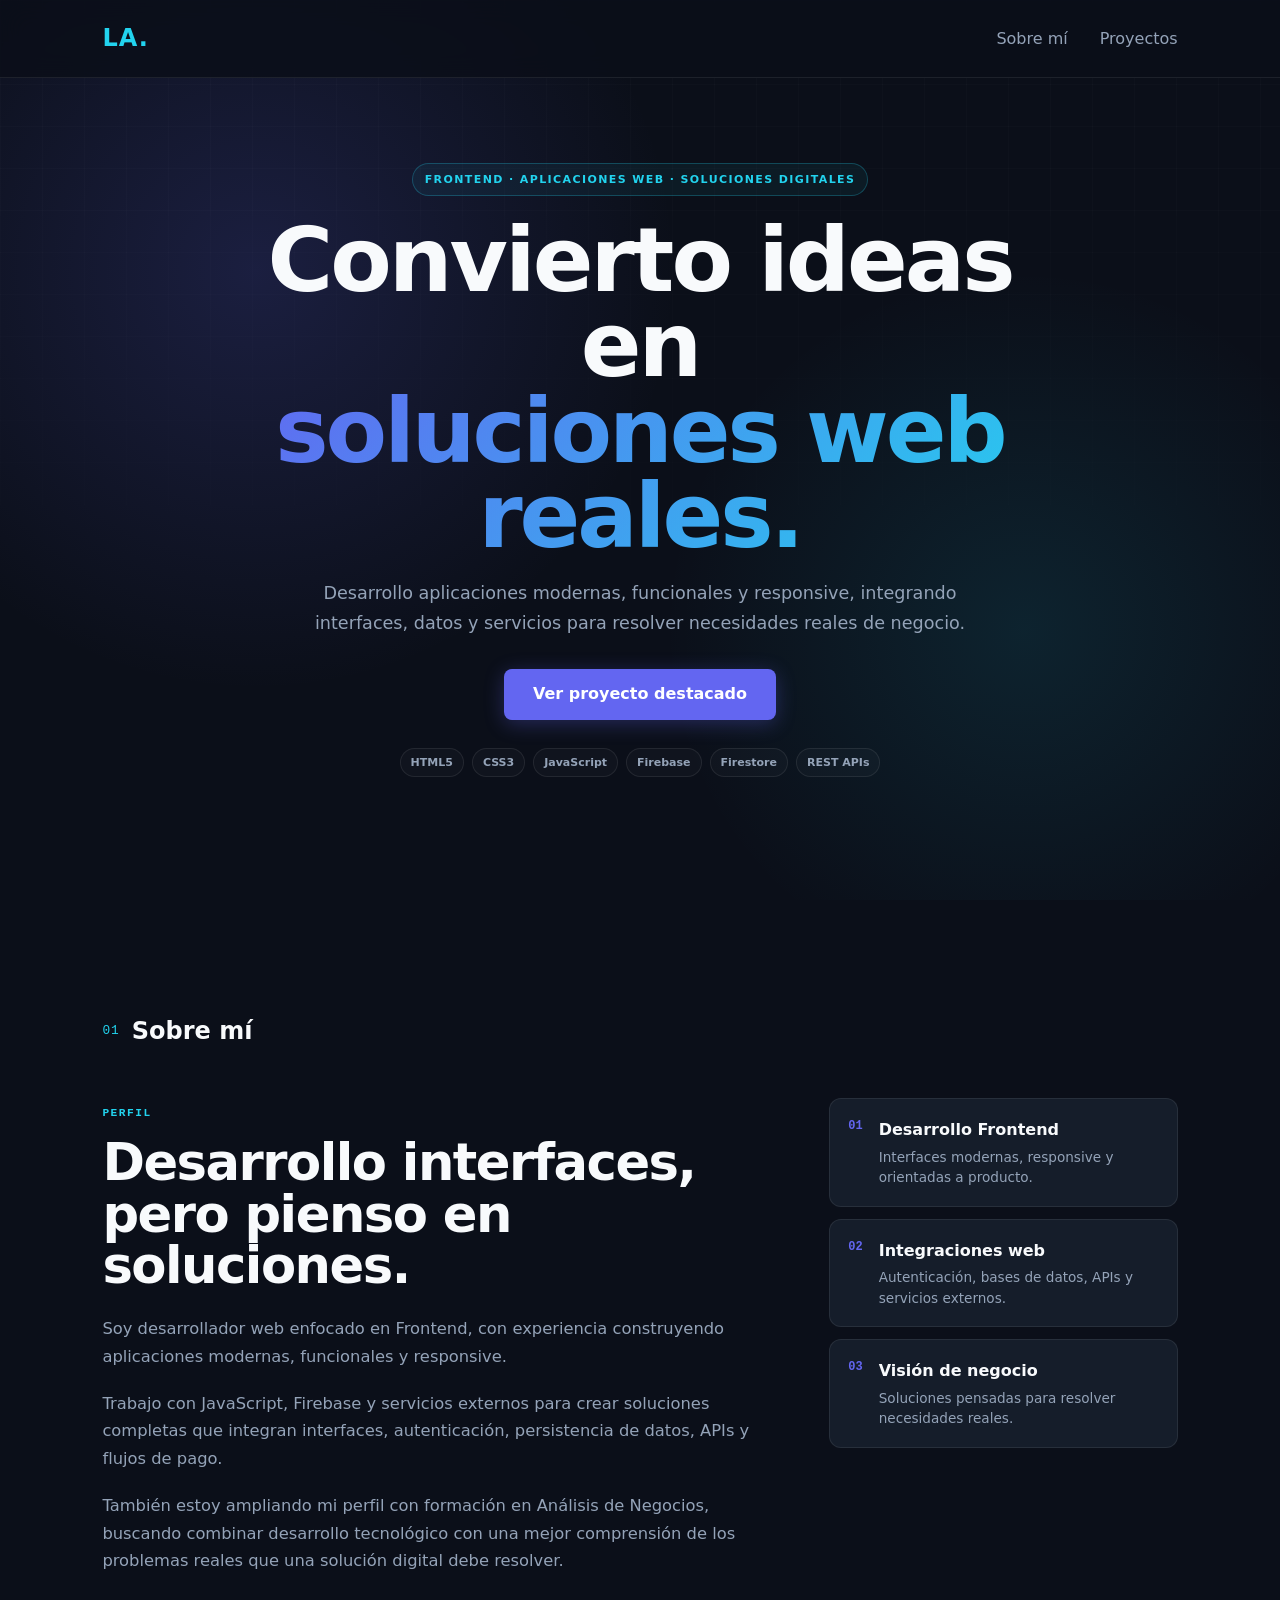
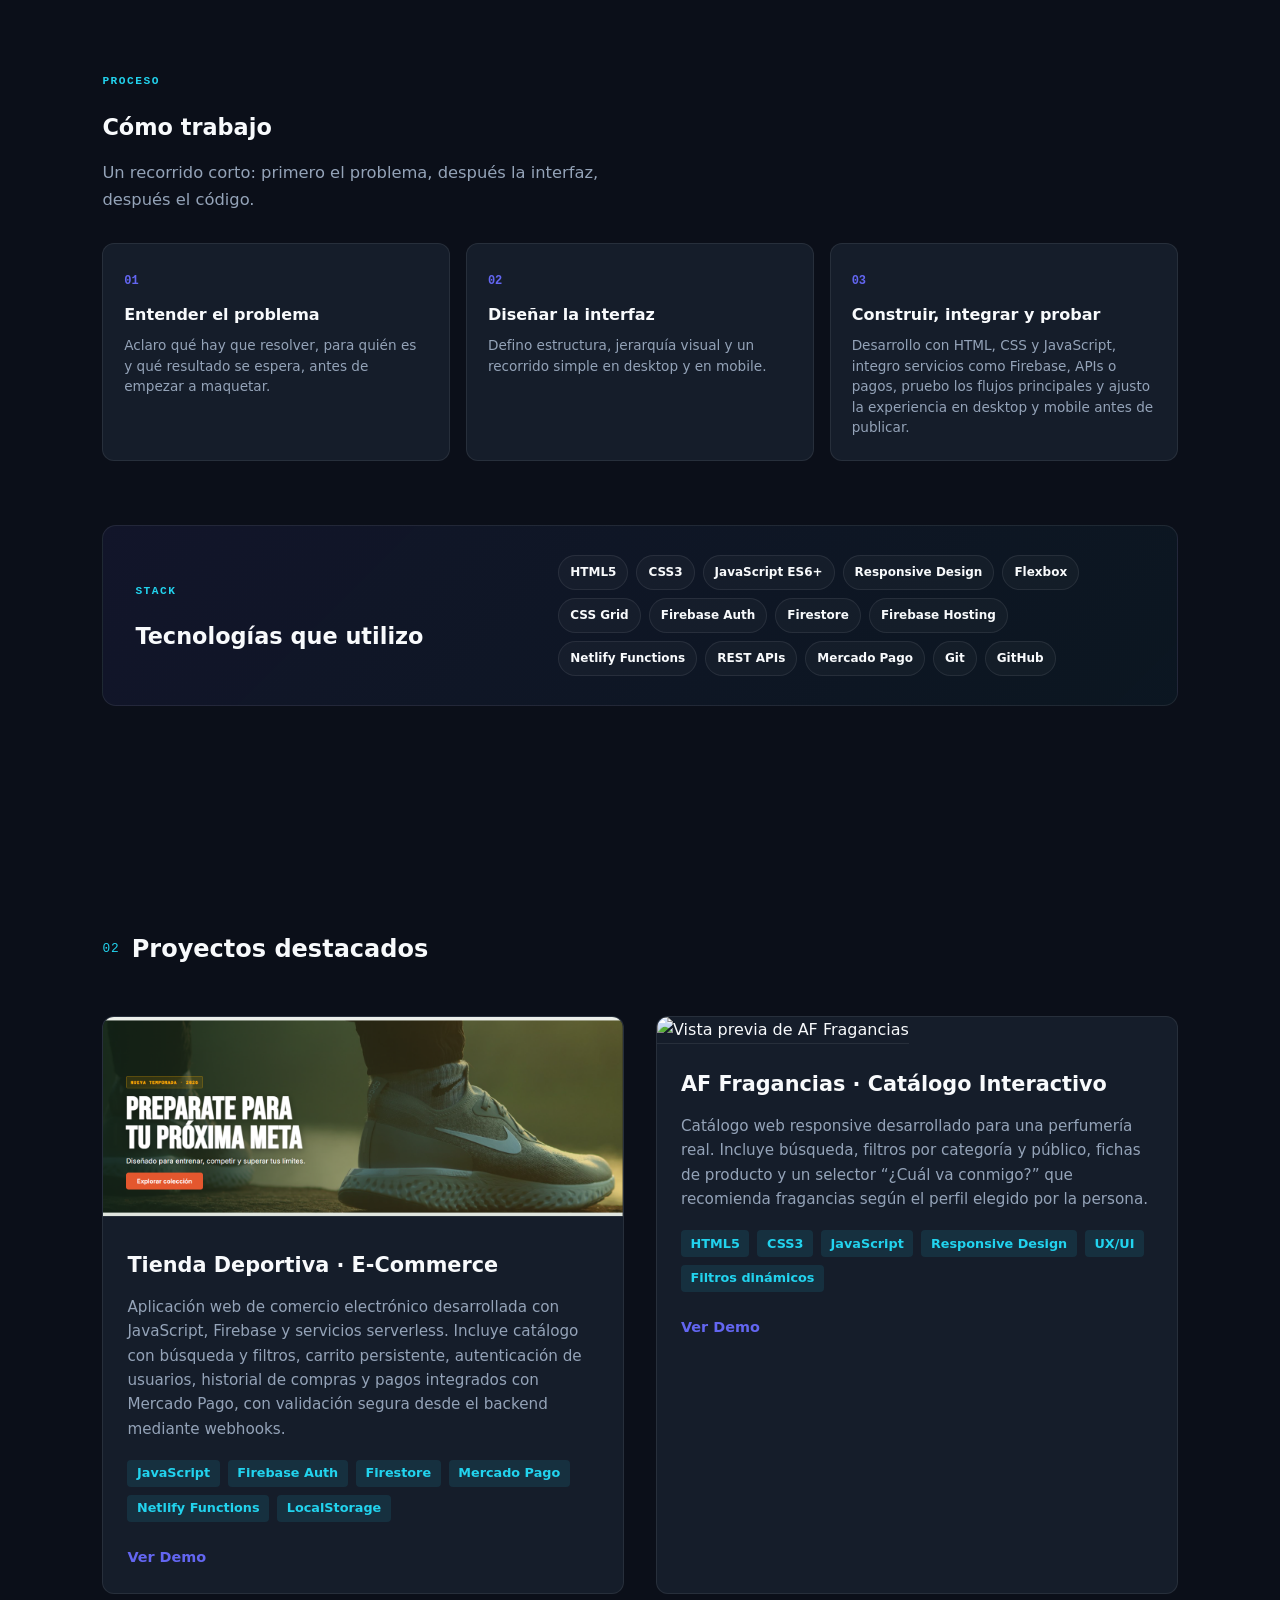
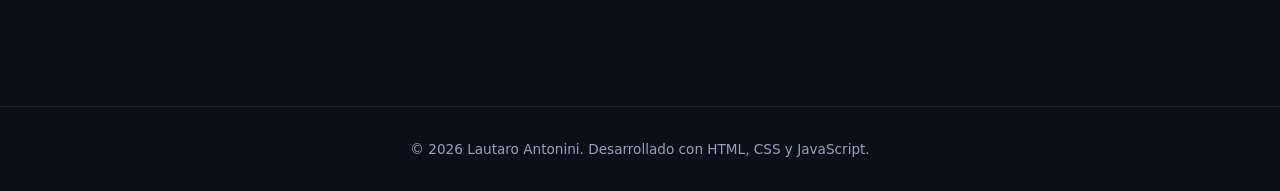
==== index.html @ 267a2d78 "Actualiza portfolio para marketplace con AF Fragancias" ====
<!DOCTYPE html>
<html lang="es">
<head>
    <meta charset="UTF-8">
    <meta name="viewport" content="width=device-width, initial-scale=1.0">
    <title>Lautaro Antonini | Desarrollador Frontend</title>

<meta
    name="description"
    content="Portfolio de Lautaro Antonini, desarrollador Frontend enfocado en aplicaciones web modernas, responsive e integraciones con Firebase, APIs y servicios externos."
>

<link rel="stylesheet" href="style.css">
</head>
<body>

    <!-- NAVEGACIÓN -->
    <header class="navbar">
        <div class="logo">
            <a href="#inicio">LA.</a>
        </div>
         <button id="btn-menu-portafolio" aria-label="Menú">☰</button>
        <nav>
            <ul class="nav-links" id="nav-links-portafolio">
                <li><a href="#sobre-mi">Sobre mí</a></li>
                <li><a href="#proyectos">Proyectos</a></li>
            </ul>
        </nav>
    </header>

    <main>
        <!-- SECCIÓN HERO -->
<section id="inicio" class="hero">
    <div class="hero-content">

        <span class="hero-badge">
    FRONTEND · APLICACIONES WEB · SOLUCIONES DIGITALES
</span>

<h1>
    Convierto ideas en
    <span>soluciones web reales.</span>
</h1>

<p class="hero-subtitle">
    Desarrollo aplicaciones modernas, funcionales y responsive,
    integrando interfaces, datos y servicios para resolver
    necesidades reales de negocio.
</p>

        <div class="hero-buttons">
            <a href="#proyectos" class="btn btn-primary">
                Ver proyecto destacado
            </a>
        </div>

    <div class="hero-stack">
         <span>HTML5</span>
         <span>CSS3</span>
         <span>JavaScript</span>
         <span>Firebase</span>
         <span>Firestore</span>
         <span>REST APIs</span>
    </div>

    </div>
</section>

        <!-- SECCIÓN SOBRE MÍ -->
        <section id="sobre-mi" class="sobre-mi">

    <div class="section-heading">
        <span class="section-number">01</span>
        <h2>Sobre mí</h2>
    </div>

    <div class="sobre-mi-grid">

        <div class="texto-perfil">
            <span class="eyebrow">PERFIL</span>

            <h3>
                Desarrollo interfaces,
                pero pienso en soluciones.
            </h3>

            <p>
                Soy desarrollador web enfocado en Frontend, con experiencia
                construyendo aplicaciones modernas, funcionales y responsive.
            </p>

             <p>
                Trabajo con JavaScript, Firebase y servicios externos para crear
                soluciones completas que integran interfaces, autenticación,
                persistencia de datos, APIs y flujos de pago.
            </p>

             <p>
                También estoy ampliando mi perfil con formación en Análisis de
                Negocios, buscando combinar desarrollo tecnológico con una mejor
                comprensión de los problemas reales que una solución digital debe resolver.
             </p>
        </div>

        <div class="perfil-datos">

            <div class="dato-card">
    <span class="dato-numero">01</span>
    <div>
        <h4>Desarrollo Frontend</h4>
        <p>Interfaces modernas, responsive y orientadas a producto.</p>
    </div>
</div>

<div class="dato-card">
    <span class="dato-numero">02</span>
    <div>
        <h4>Integraciones web</h4>
        <p>Autenticación, bases de datos, APIs y servicios externos.</p>
    </div>
</div>

<div class="dato-card">
    <span class="dato-numero">03</span>
    <div>
        <h4>Visión de negocio</h4>
        <p>Soluciones pensadas para resolver necesidades reales.</p>
    </div>
</div>

        </div>

    </div>

    <div class="como-trabajo">
    <div class="como-trabajo-heading">
        <span class="eyebrow">PROCESO</span>
        <h3>Cómo trabajo</h3>
        <p>
            Un recorrido corto: primero el problema, después la interfaz,
            después el código.
        </p>
    </div>

    <div class="pasos-grid">
        <article class="paso-card">
            <span class="dato-numero">01</span>
            <h4>Entender el problema</h4>
            <p>
                Aclaro qué hay que resolver, para quién es y qué resultado
                se espera, antes de empezar a maquetar.
            </p>
        </article>

        <article class="paso-card">
            <span class="dato-numero">02</span>
            <h4>Diseñar la interfaz</h4>
            <p>
                Defino estructura, jerarquía visual y un recorrido simple
                en desktop y en mobile.
            </p>
        </article>

        <article class="paso-card">
    <span class="dato-numero">03</span>
    <h4>Construir, integrar y probar</h4>
    <p>
        Desarrollo con HTML, CSS y JavaScript, integro servicios como
        Firebase, APIs o pagos, pruebo los flujos principales y ajusto
        la experiencia en desktop y mobile antes de publicar.
    </p>
</article>
    </div>
</div>

    <div class="tech-stack">
        <div>
            <span class="eyebrow">STACK</span>
            <h3>Tecnologías que utilizo</h3>
        </div>

        <div class="skills-list">
    <span>HTML5</span>
    <span>CSS3</span>
    <span>JavaScript ES6+</span>
    <span>Responsive Design</span>
    <span>Flexbox</span>
    <span>CSS Grid</span>
    <span>Firebase Auth</span>
    <span>Firestore</span>
    <span>Firebase Hosting</span>
    <span>Netlify Functions</span>
    <span>REST APIs</span>
    <span>Mercado Pago</span>
    <span>Git</span>
    <span>GitHub</span>
</div>
    </div>

</section>

        <!-- SECCIÓN PROYECTOS -->
        <section id="proyectos" class="proyectos">
    <div class="section-heading">
        <span class="section-number">02</span>
        <h2>Proyectos destacados</h2>
    </div>
    <div class="proyectos-grid">


                <!-- Proyecto Principal: Tienda Deportiva -->
<article class="card-proyecto">
    <div class="proyecto-imagen">
        <img
            src="assets/Ecommerce-Preview.png"
            alt="Vista previa de Tienda Deportiva"
        >
    </div>

    <div class="proyecto-info">
        <h3>Tienda Deportiva · E-Commerce</h3>

        <p>
            Aplicación web de comercio electrónico desarrollada con JavaScript,
            Firebase y servicios serverless. Incluye catálogo con búsqueda y
            filtros, carrito persistente, autenticación de usuarios, historial
            de compras y pagos integrados con Mercado Pago, con validación
            segura desde el backend mediante webhooks.
        </p>

        <ul class="tags">
            <li>JavaScript</li>
            <li>Firebase Auth</li>
            <li>Firestore</li>
            <li>Mercado Pago</li>
            <li>Netlify Functions</li>
            <li>LocalStorage</li>
        </ul>

        <div class="proyecto-links">

            <a
                href="https://tienda-deportiva-b14c3.web.app/"
                target="_blank"
                rel="noopener noreferrer"
                class="btn-link demo"
            >
                Ver Demo
            </a>
        </div>
    </div>
</article>

                <!-- Proyecto Secundario: AF Fragancias -->
                <article class="card-proyecto">
    <div class="proyecto-imagen">
        <img
            src="https://raw.githubusercontent.com/lautaroantonini10-sketch/af-fragancias/main/dist/assets/brand/wood-hero.webp"
            alt="Vista previa de AF Fragancias"
        >
    </div>

    <div class="proyecto-info">
        <h3>AF Fragancias · Catálogo Interactivo</h3>

        <p>
            Catálogo web responsive desarrollado para una perfumería real. Incluye
            búsqueda, filtros por categoría y público, fichas de producto y un
            selector “¿Cuál va conmigo?” que recomienda fragancias según el perfil
            elegido por la persona.
        </p>

        <ul class="tags">
            <li>HTML5</li>
            <li>CSS3</li>
            <li>JavaScript</li>
            <li>Responsive Design</li>
            <li>UX/UI</li>
            <li>Filtros dinámicos</li>
        </ul>

        <div class="proyecto-links">
            <a href="demos/af-fragancias/" class="btn-link demo">Ver Demo</a>
        </div>
    </div>
</article>

            </div>
        </section>
    </main>

    <footer>
        <p>&copy; 2026 Lautaro Antonini. Desarrollado con HTML, CSS y JavaScript.</p>
    </footer>

<script src="script.js"></script>
</body>
</html>
---- style.css ----
/* ==========================================
   1. VARIABLES Y RESET GENERAL
   ========================================== */
:root {
    --bg-main: #0b0f19;
    --bg-card: #151d2a;
    --bg-card-hover: #1c273a;
    --text-primary: #f8fafc;
    --text-secondary: #94a3b8;
    --accent-primary: #6366f1; /* Violeta vibrante */
    --accent-secondary: #22d3ee; /* Cian neón */
    --border-color: rgba(255, 255, 255, 0.08);
    --font-main: 'Segoe UI', system-ui, -apple-system, sans-serif;
    --transition: all 0.3s cubic-bezier(0.4, 0, 0.2, 1);
}

* {
    margin: 0;
    padding: 0;
    box-sizing: border-box;
}

html {
    scroll-behavior: smooth;
}

body {
    background-color: var(--bg-main);
    color: var(--text-primary);
    font-family: var(--font-main);
    line-height: 1.6;
    overflow-x: hidden;
}

/* ==========================================
   2. HEADER & NAVEGACIÓN
   ========================================== */
.navbar {
    position: fixed;
    top: 0;
    width: 100%;
    display: flex;
    justify-content: space-between;
    align-items: center;
    padding: 1.2rem 8%;
    background: rgba(11, 15, 25, 0.85);
    backdrop-filter: blur(12px);
    border-bottom: 1px solid var(--border-color);
    z-index: 1000;
}

.logo a {
    font-size: 1.5rem;
    font-weight: 700;
    color: var(--accent-secondary);
    text-decoration: none;
    letter-spacing: 1px;
}

.nav-links {
    display: flex;
    list-style: none;
    gap: 2rem;
}

.nav-links a {
    color: var(--text-secondary);
    text-decoration: none;
    font-weight: 500;
    transition: var(--transition);
}

.nav-links a:hover {
    color: var(--accent-secondary);
}
/* ==========================================
   3. HERO
   ========================================== */

.hero {
    min-height: 100vh;
    display: flex;
    align-items: center;
    justify-content: center;

    padding: 120px 8% 80px;

    position: relative;
    overflow: hidden;

    background:
        radial-gradient(
            circle at 20% 30%,
            rgba(99, 102, 241, 0.18),
            transparent 35%
        ),
        radial-gradient(
            circle at 80% 70%,
            rgba(34, 211, 238, 0.10),
            transparent 30%
        ),
        var(--bg-main);
}

.hero::before {
    content: "";

    position: absolute;
    inset: 0;

    background:
        linear-gradient(
            rgba(255, 255, 255, 0.02) 1px,
            transparent 1px
        ),
        linear-gradient(
            90deg,
            rgba(255, 255, 255, 0.02) 1px,
            transparent 1px
        );

    background-size: 42px 42px;

    mask-image: linear-gradient(
        to bottom,
        black 0%,
        transparent 80%
    );

    pointer-events: none;
}

.hero-content {
    position: relative;
    z-index: 1;

    width: 100%;
    max-width: 900px;

    text-align: center;
}

.hero-badge {
    display: inline-flex;

    padding: 7px 12px;

    margin-bottom: 22px;

    border: 1px solid rgba(34, 211, 238, 0.25);
    border-radius: 999px;

    background: rgba(34, 211, 238, 0.06);

    color: var(--accent-secondary);

    font-size: 11px;
    font-weight: 700;

    letter-spacing: 1.4px;
}

.hero-content h1 {
    max-width: 850px;

    margin: 0 auto 20px;

    font-size: clamp(3.4rem, 7vw, 6.5rem);
    line-height: 0.95;

    font-weight: 800;
    letter-spacing: -3px;
}

.hero-content h1 span {
    display: block;

    background: linear-gradient(
        135deg,
        var(--accent-primary),
        var(--accent-secondary)
    );

    -webkit-background-clip: text;
    -webkit-text-fill-color: transparent;
}

.hero-subtitle {
    max-width: 700px;

    margin: 0 auto 30px;

    color: var(--text-secondary);

    font-size: 1.1rem;
    line-height: 1.7;
}

.hero-buttons {
    display: flex;

    justify-content: center;
    gap: 12px;

    flex-wrap: wrap;
}

.hero-stack {
    display: flex;

    justify-content: center;
    flex-wrap: wrap;

    gap: 8px;

    margin-top: 28px;
}

.hero-stack span {
    padding: 5px 10px;

    border: 1px solid var(--border-color);
    border-radius: 999px;

    color: var(--text-secondary);

    background: rgba(255, 255, 255, 0.025);

    font-size: 11px;
    font-weight: 600;
}

/* BOTONES GENERALES */
.btn {
    padding: 0.8rem 1.8rem;
    border-radius: 8px;
    text-decoration: none;
    font-weight: 600;
    transition: var(--transition);
    display: inline-block;
}

.btn-primary {
    background: var(--accent-primary);
    color: #fff;
    box-shadow: 0 4px 20px rgba(99, 102, 241, 0.3);
}

.btn-primary:hover {
    transform: translateY(-2px);
    box-shadow: 0 6px 25px rgba(99, 102, 241, 0.5);
}

.btn-secondary {
    background: transparent;
    color: var(--text-primary);
    border: 1px solid var(--border-color);
}

.btn-secondary:hover {
    background: rgba(255, 255, 255, 0.05);
    border-color: var(--text-secondary);
}

/* ==========================================
   4. SOBRE MÍ
   ========================================== */

.sobre-mi {
    padding: 7rem 8%;
}

.section-heading {
    display: flex;
    align-items: center;
    gap: 12px;
    margin-bottom: 3rem;
}

.section-number {
    font-family: 'Roboto Mono', monospace;
    font-size: 0.8rem;
    color: var(--accent-secondary);
    letter-spacing: 1px;
}

.section-heading h2 {
    margin: 0;
}

.sobre-mi-grid {
    display: grid;
    grid-template-columns: 1.3fr 0.7fr;
    gap: 5rem;
    align-items: start;
}

.eyebrow {
    display: inline-block;

    margin-bottom: 14px;

    color: var(--accent-secondary);

    font-family: 'Roboto Mono', monospace;
    font-size: 0.7rem;
    font-weight: 700;

    letter-spacing: 1.5px;
}

.texto-perfil h3 {
    max-width: 650px;

    margin-bottom: 1.5rem;

    font-size: clamp(2rem, 4vw, 3.5rem);
    line-height: 1;

    letter-spacing: -1.5px;
}

.texto-perfil p {
    max-width: 680px;

    margin-bottom: 1.2rem;

    color: var(--text-secondary);

    font-size: 1.02rem;
    line-height: 1.7;
}

.perfil-datos {
    display: flex;
    flex-direction: column;
    gap: 12px;
}

.dato-card {
    display: flex;
    align-items: flex-start;
    gap: 16px;

    padding: 18px;

    background: var(--bg-card);

    border: 1px solid var(--border-color);
    border-radius: 12px;

    transition:
        transform 0.25s ease,
        border-color 0.25s ease,
        background 0.25s ease;
}

.dato-card:hover {
    transform: translateX(6px);

    background: var(--bg-card-hover);

    border-color: rgba(34, 211, 238, 0.25);
}

.dato-numero {
    font-family: 'Roboto Mono', monospace;

    color: var(--accent-primary);

    font-size: 0.75rem;
    font-weight: 700;
}

.dato-card h4 {
    margin-bottom: 4px;

    font-size: 1rem;
}

.dato-card p {
    margin: 0;

    color: var(--text-secondary);

    font-size: 0.85rem;
    line-height: 1.5;
}

.tech-stack {
    display: grid;
    grid-template-columns: 0.8fr 1.2fr;
    align-items: center;
    gap: 2rem;

    margin-top: 4rem;

    padding: 1.8rem 2rem;

    background:
        linear-gradient(
            135deg,
            rgba(99, 102, 241, 0.08),
            rgba(34, 211, 238, 0.04)
        );

    border: 1px solid var(--border-color);
    border-radius: 14px;
}

.tech-stack h3 {
    margin: 0.3rem 0 0;

    font-size: 1.4rem;
}

.skills-list {
    display: flex;
    flex-wrap: wrap;
    gap: 8px;

    list-style: none;
}

.skills-list span {
    padding: 7px 11px;

    border: 1px solid var(--border-color);
    border-radius: 999px;

    color: var(--text-primary);

    background: rgba(255, 255, 255, 0.03);

    font-size: 0.75rem;
    font-weight: 600;

    transition:
        border-color 0.2s ease,
        color 0.2s ease,
        transform 0.2s ease;
}

.skills-list span:hover {
    color: var(--accent-secondary);

    border-color: rgba(34, 211, 238, 0.35);

    transform: translateY(-2px);
}

.como-trabajo {
    margin-top: 4.5rem;
}

.como-trabajo-heading h3 {
    margin: 0.3rem 0 0.8rem;
    font-size: 1.4rem;
}

.como-trabajo-heading p {
    max-width: 560px;
    margin: 0 0 1.8rem;
    color: var(--text-secondary);
    font-size: 1.02rem;
    line-height: 1.7;
}

.pasos-grid {
    display: grid;
    grid-template-columns: repeat(3, 1fr);
    gap: 1rem;
}

.paso-card {
    padding: 1.4rem 1.3rem;
    background: var(--bg-card);
    border: 1px solid var(--border-color);
    border-radius: 12px;
    transition:
        transform 0.25s ease,
        border-color 0.25s ease,
        background 0.25s ease;
}

.paso-card:hover {
    transform: translateY(-4px);
    background: var(--bg-card-hover);
    border-color: rgba(34, 211, 238, 0.25);
}

.paso-card h4 {
    margin: 10px 0 8px;
    font-size: 1rem;
}

.paso-card p {
    margin: 0;
    color: var(--text-secondary);
    font-size: 0.85rem;
    line-height: 1.5;
}

/* ==========================================
   5. SECCIÓN PROYECTOS
   ========================================== */
.proyectos-grid {
    display: grid;
    grid-template-columns: repeat(auto-fit, minmax(320px, 1fr));
    gap: 2rem;
}

.card-proyecto {
    background: var(--bg-card);
    border-radius: 12px;
    border: 1px solid var(--border-color);
    overflow: hidden;
    transition: var(--transition);
}

.card-proyecto:hover {
    transform: translateY(-6px);
    background: var(--bg-card-hover);
    border-color: rgba(99, 102, 241, 0.4);
    box-shadow: 0 10px 30px rgba(0, 0, 0, 0.5);
}

.proyecto-imagen img {
    width: 100%;
    height: 200px;
    object-fit: cover;
    border-bottom: 1px solid var(--border-color);
}

.proyecto-imagen-vacia {
    height: 200px;
    display: flex;
    align-items: center;
    justify-content: center;
    background: linear-gradient(135deg, rgba(99,102,241,0.08), rgba(34,211,238,0.05));
    border-bottom: 1px solid var(--border-color);
}

.proyecto-imagen-vacia span {
    font-family: 'Roboto Mono', monospace;
    font-size: 0.8rem;
    letter-spacing: 1px;
    text-transform: uppercase;
    color: var(--text-secondary);
}

.proyecto-info {
    padding: 1.5rem;
}

.proyecto-info h3 {
    font-size: 1.3rem;
    margin-bottom: 0.8rem;
}

.proyecto-info p {
    color: var(--text-secondary);
    font-size: 0.95rem;
    margin-bottom: 1.2rem;
}

.tags {
    display: flex;
    flex-wrap: wrap;
    gap: 0.5rem;
    list-style: none;
    margin-bottom: 1.5rem;
}

.tags li {
    background: rgba(34, 211, 238, 0.1);
    color: var(--accent-secondary);
    padding: 0.2rem 0.6rem;
    border-radius: 4px;
    font-size: 0.8rem;
    font-weight: 600;
}

.proyecto-links {
    display: flex;
    gap: 1rem;
}

.btn-link {
    text-decoration: none;
    color: var(--text-secondary);
    font-size: 0.9rem;
    font-weight: 600;
    transition: var(--transition);
}

.btn-link:hover {
    color: var(--text-primary);
}

.btn-link.demo {
    color: var(--accent-primary);
}

.btn-link.demo:hover {
    color: var(--accent-secondary);
}

/* ==========================================
   6. SECCIÓN CONTACTO Y FOOTER
   ========================================== */
.contacto {
    text-align: center;
}

.contacto p {
    color: var(--text-secondary);
    margin-bottom: 2rem;
}

.contacto-links {
    display: flex;
    justify-content: center;
    gap: 1rem;
    margin-bottom: 2.5rem;
}

.proyectos,
.contacto {
    padding: 7rem 8%;
}

.section-heading.centrado {
    justify-content: center;
}

.btn-cv {
    display: inline-block;
    padding: 0.8rem 1.5rem;
    background: transparent;
    color: var(--accent-secondary);
    border: 1px dashed var(--accent-secondary);
    border-radius: 8px;
    text-decoration: none;
    font-weight: 600;
    transition: var(--transition);
}

.btn-cv:hover {
    background: rgba(34, 211, 238, 0.1);
}

footer {
    text-align: center;
    padding: 2rem;
    color: var(--text-secondary);
    font-size: 0.85rem;
    border-top: 1px solid var(--border-color);
}

/* ==========================================
   7. RESPONSIVE DESIGN
   ========================================== */
#btn-menu-portafolio {
    display: none;
}

@media (max-width: 768px) {

    .proyectos-grid {
    grid-template-columns: 1fr;
}

    #btn-menu-portafolio {
        display: flex;
        align-items: center;
        justify-content: center;
        width: 38px;
        height: 38px;
        background: none;
        border: 1px solid var(--border-color);
        border-radius: 8px;
        color: var(--text-primary);
        font-size: 18px;
        cursor: pointer;
    }

    .nav-links {
        display: none;
        position: fixed;
        top: 64px;
        left: 0;
        width: 100%;
        flex-direction: column;
        gap: 0;
        background: var(--bg-main);
        border-bottom: 1px solid var(--border-color);
        padding: 8px 0;
    }

    .nav-links.mostrar-movil {
        display: flex;
    }

    .nav-links li {
        border-top: 1px solid var(--border-color);
    }

    .nav-links a {
        display: block;
        padding: 14px 8%;
    }
    .navbar {
         padding: 1rem 5%;
    }
    
    .hero-content h1 {
         font-size: 2.5rem;
    }
    
    .sobre-mi-grid {
         grid-template-columns: 1fr;
    }
    
    .contacto-links {
         flex-direction: column;
         align-items: center;

    }

    .sobre-mi {
         padding: 5rem 6%;
     }

    .sobre-mi-grid {
         grid-template-columns: 1fr;
         gap: 2.5rem;
     }

    .texto-perfil h3 {
         font-size: 2.4rem;
     }

    .tech-stack {
         grid-template-columns: 1fr;
      gap: 1.5rem;
     }

     .pasos-grid {
    grid-template-columns: 1fr;
}
}
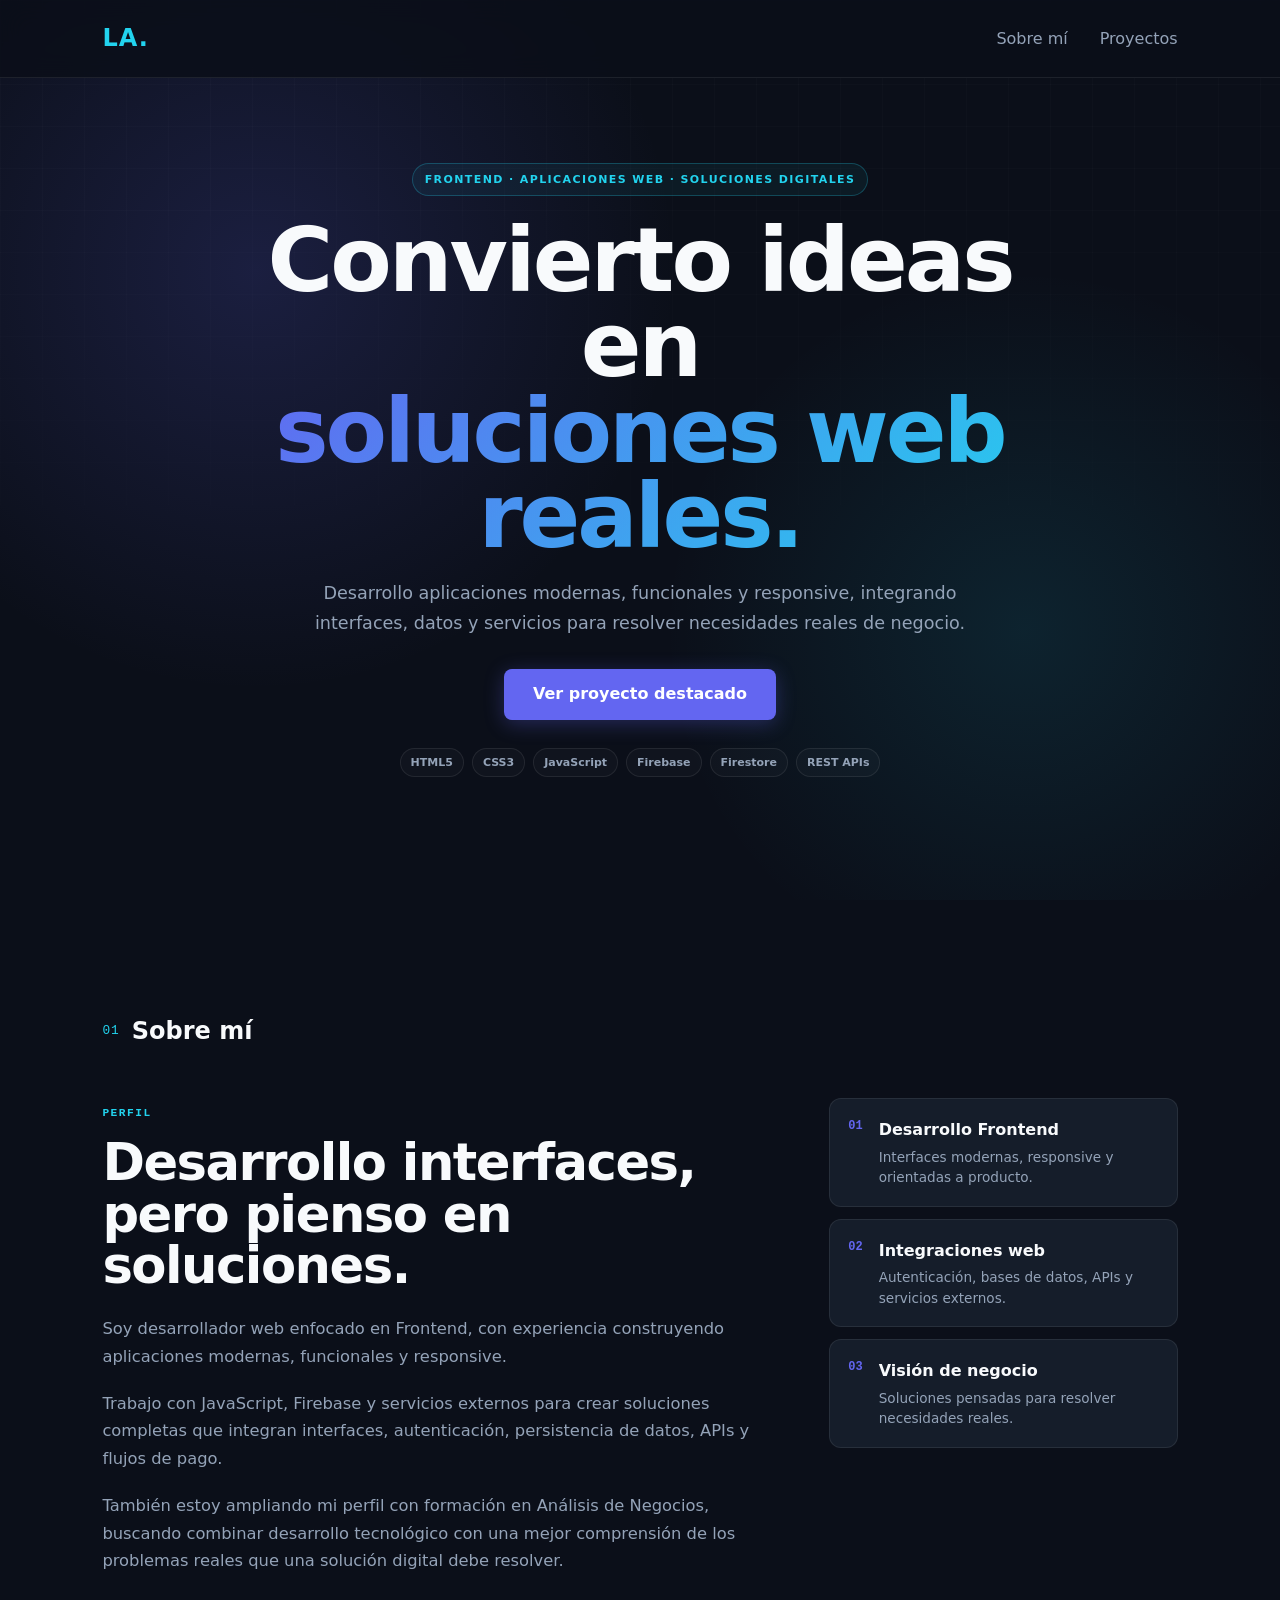
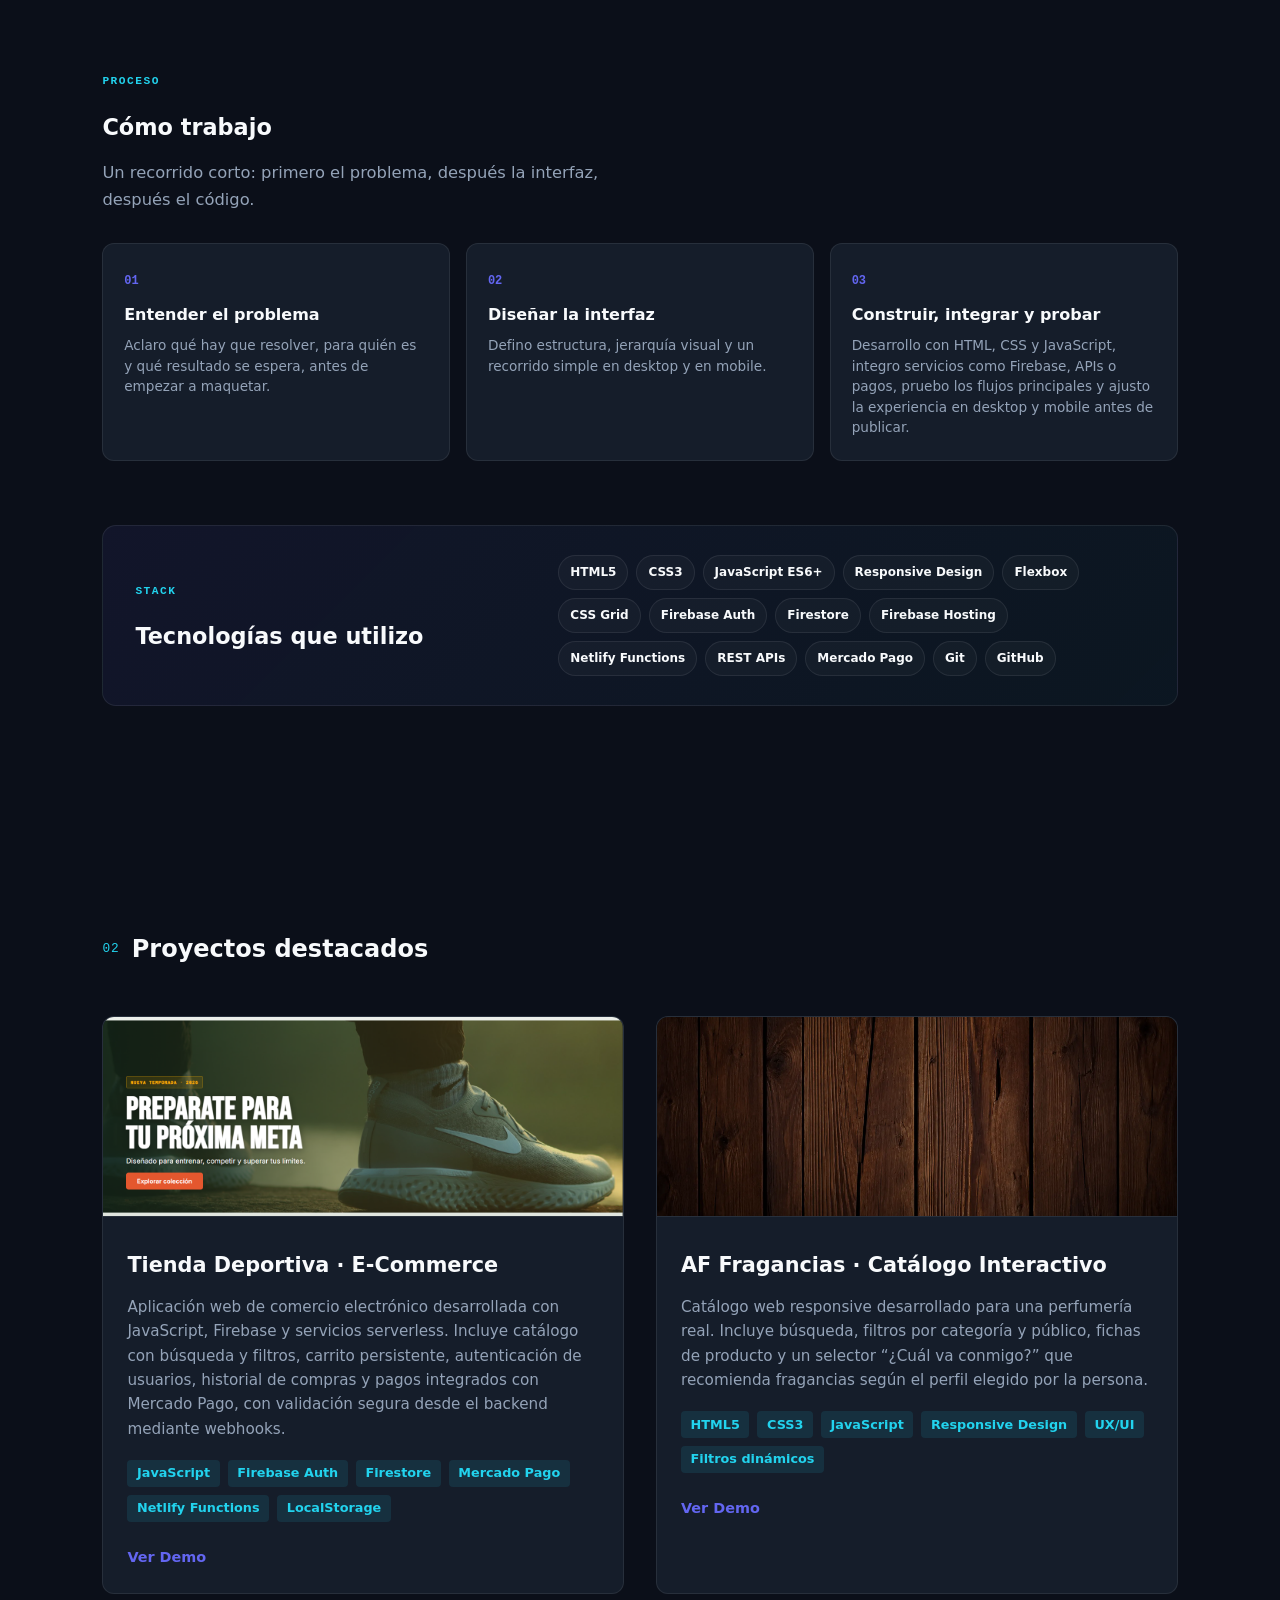
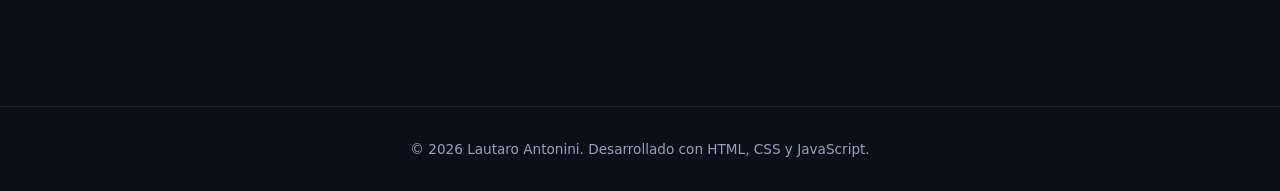
==== commit 46fbde70: "Refactor index.html structure and update image source" ====
--- a/index.html
+++ b/index.html
@@ -251,38 +251,38 @@
     </div>
 </article>
 
-                <!-- Proyecto Secundario: AF Fragancias -->
-                <article class="card-proyecto">
-    <div class="proyecto-imagen">
-        <img
-            src="https://raw.githubusercontent.com/lautaroantonini10-sketch/af-fragancias/main/dist/assets/brand/wood-hero.webp"
-            alt="Vista previa de AF Fragancias"
-        >
-    </div>
-
-    <div class="proyecto-info">
-        <h3>AF Fragancias · Catálogo Interactivo</h3>
-
-        <p>
-            Catálogo web responsive desarrollado para una perfumería real. Incluye
-            búsqueda, filtros por categoría y público, fichas de producto y un
-            selector “¿Cuál va conmigo?” que recomienda fragancias según el perfil
-            elegido por la persona.
-        </p>
-
-        <ul class="tags">
-            <li>HTML5</li>
-            <li>CSS3</li>
-            <li>JavaScript</li>
-            <li>Responsive Design</li>
-            <li>UX/UI</li>
-            <li>Filtros dinámicos</li>
-        </ul>
-
-        <div class="proyecto-links">
-            <a href="demos/af-fragancias/" class="btn-link demo">Ver Demo</a>
-        </div>
-    </div>
+                <!-- Proyecto Secundario: AF Fragancias -->
+                <article class="card-proyecto">
+    <div class="proyecto-imagen">
+        <img
+            src="demos/af-fragancias/assets/brand/wood-hero.webp"
+            alt="Vista previa de AF Fragancias"
+        >
+    </div>
+
+    <div class="proyecto-info">
+        <h3>AF Fragancias · Catálogo Interactivo</h3>
+
+        <p>
+            Catálogo web responsive desarrollado para una perfumería real. Incluye
+            búsqueda, filtros por categoría y público, fichas de producto y un
+            selector “¿Cuál va conmigo?” que recomienda fragancias según el perfil
+            elegido por la persona.
+        </p>
+
+        <ul class="tags">
+            <li>HTML5</li>
+            <li>CSS3</li>
+            <li>JavaScript</li>
+            <li>Responsive Design</li>
+            <li>UX/UI</li>
+            <li>Filtros dinámicos</li>
+        </ul>
+
+        <div class="proyecto-links">
+            <a href="demos/af-fragancias/" class="btn-link demo">Ver Demo</a>
+        </div>
+    </div>
 </article>
 
             </div>
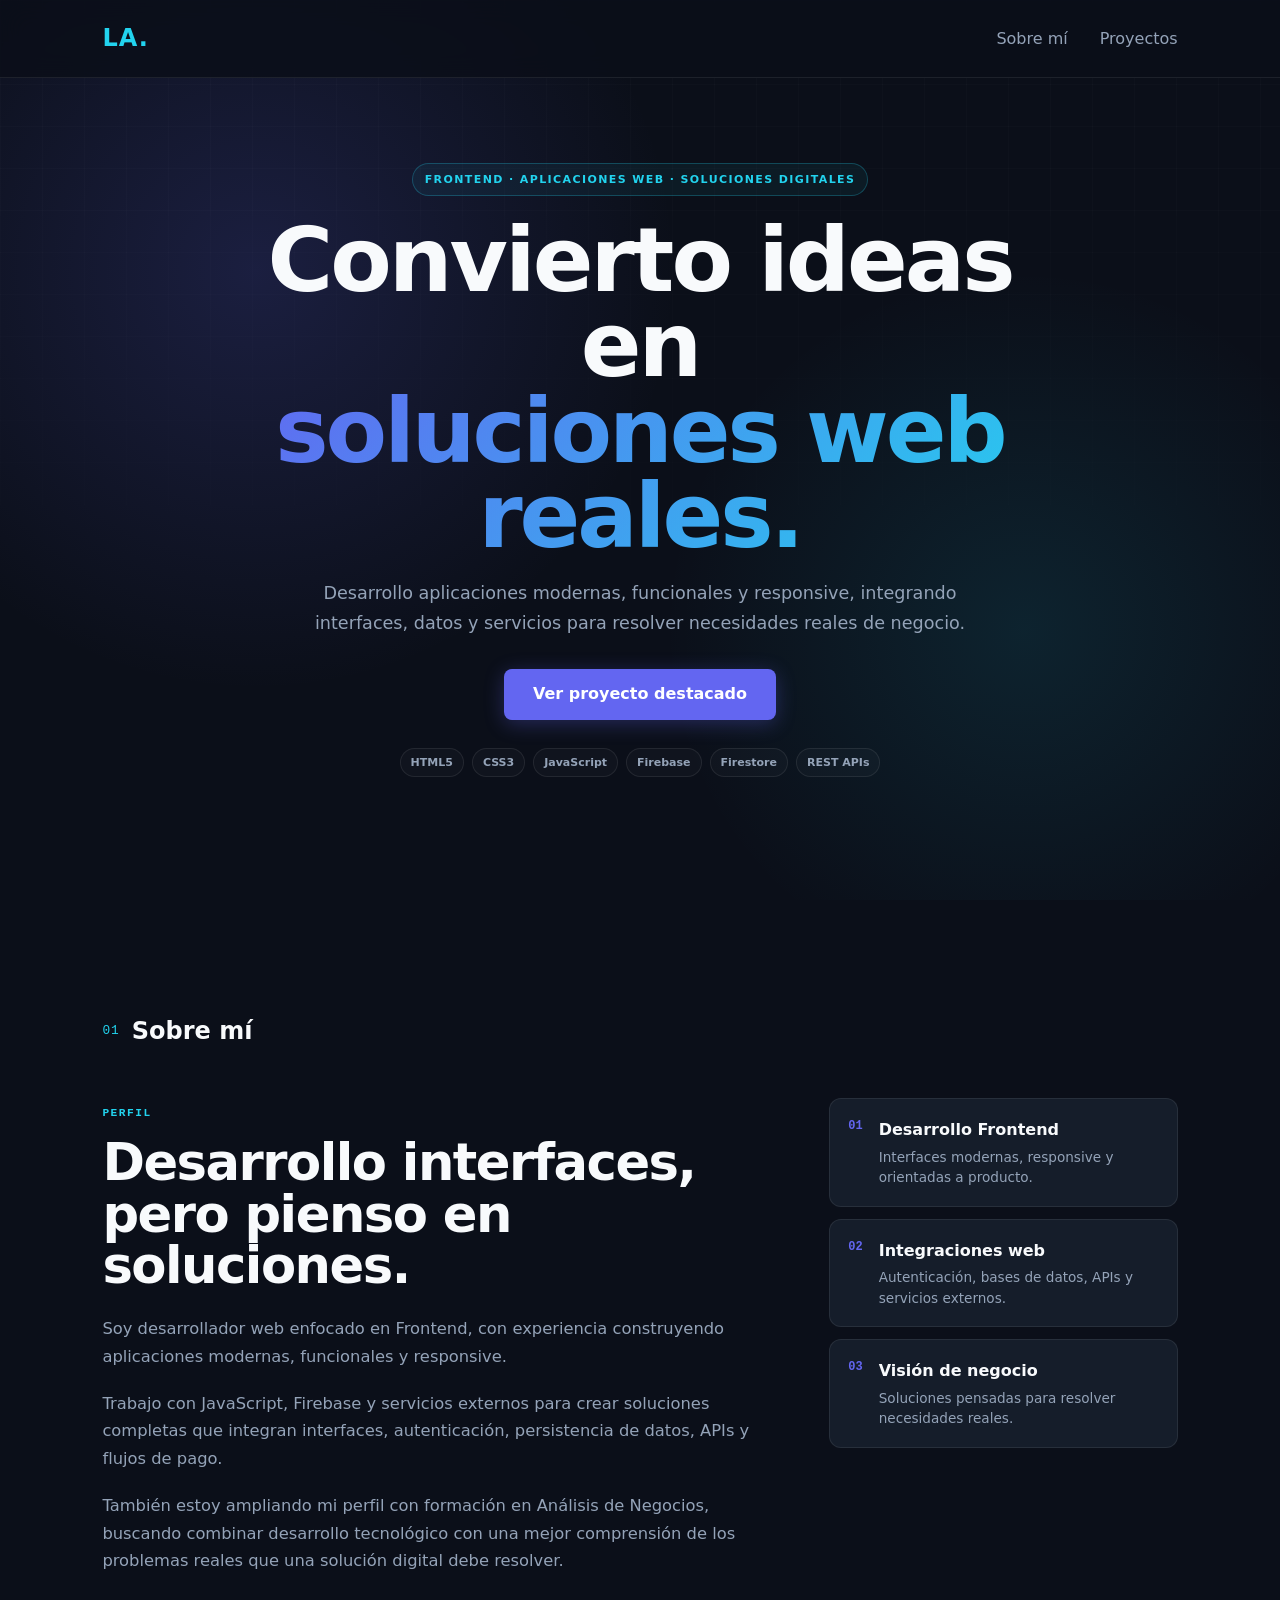
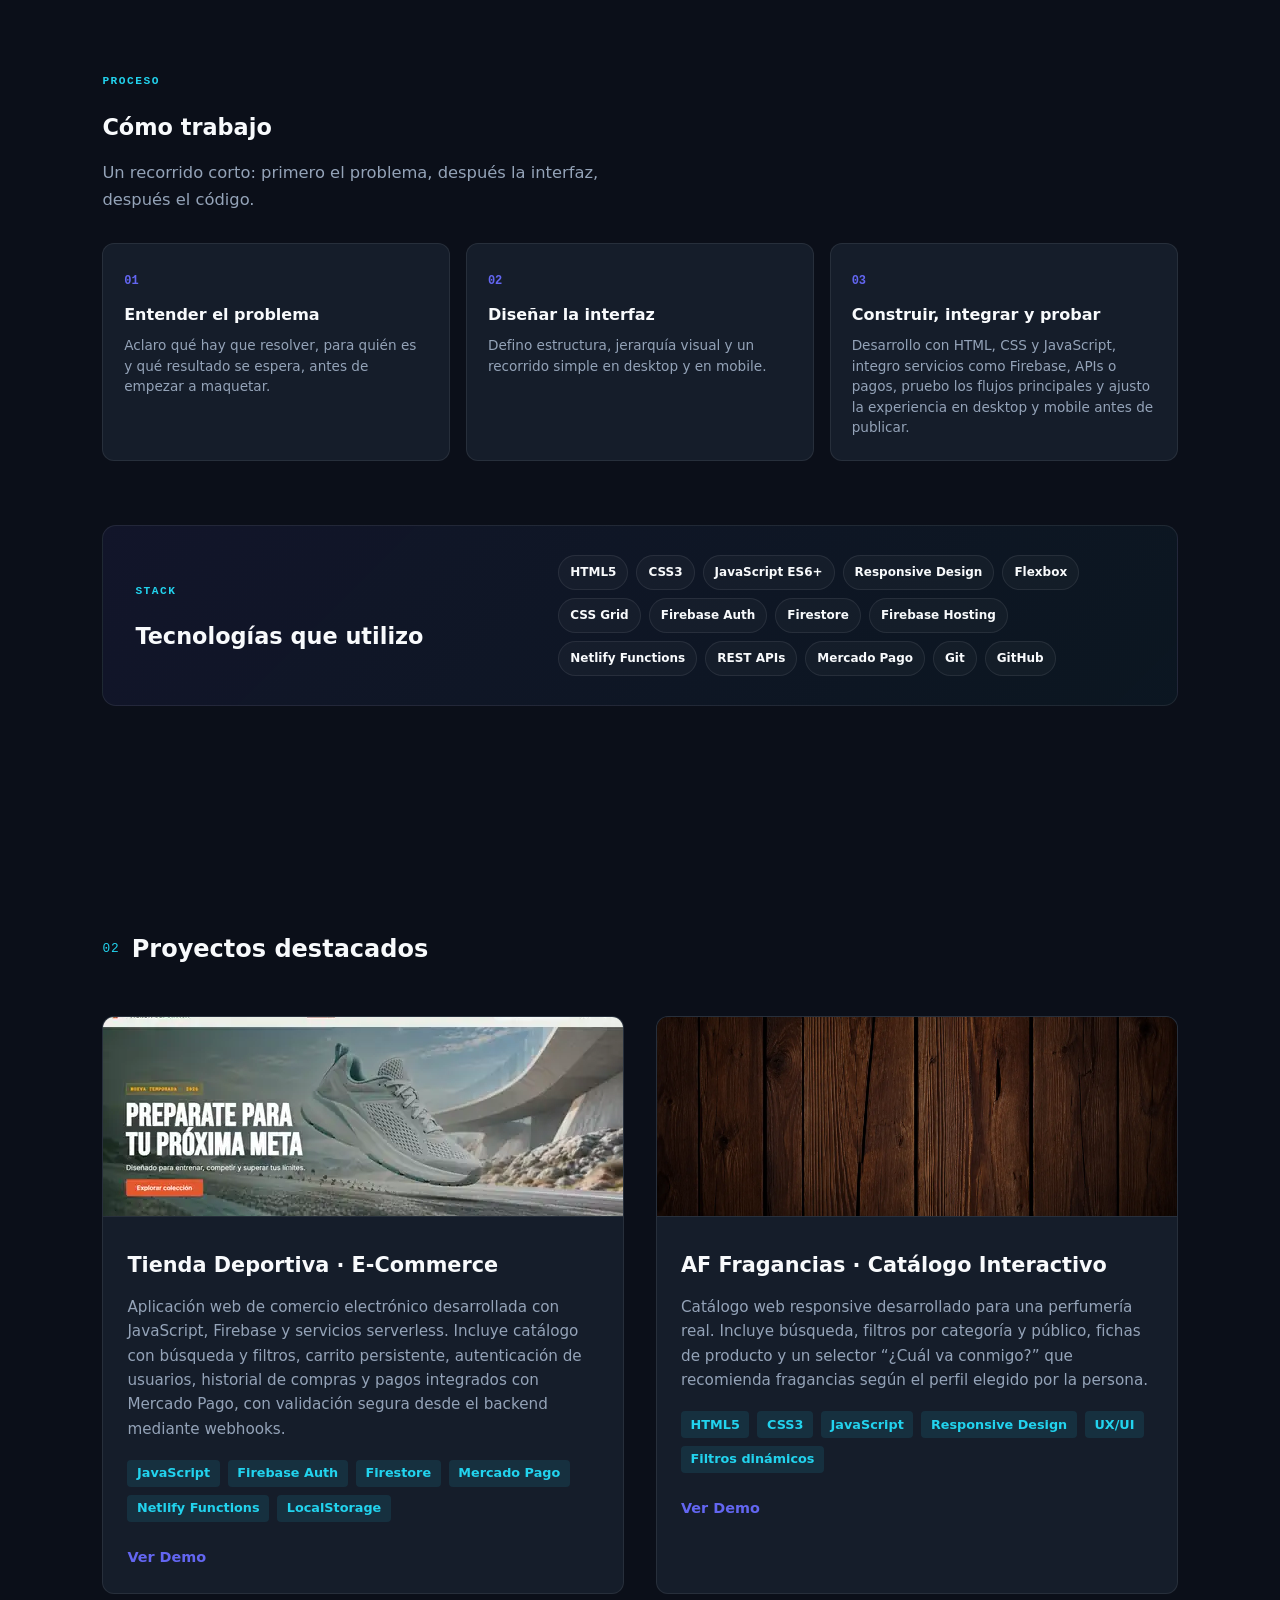
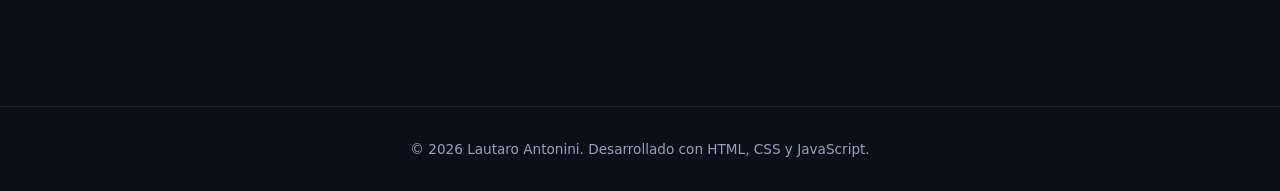
==== commit fc863f85: "Usa nueva portada de Tienda Deportiva" ====
--- a/index.html
+++ b/index.html
@@ -210,9 +210,9 @@
 
                 <!-- Proyecto Principal: Tienda Deportiva -->
 <article class="card-proyecto">
-    <div class="proyecto-imagen">
+    <div class="proyecto-imagen proyecto-imagen-tienda">
         <img
-            src="assets/Ecommerce-Preview.png"
+            src="assets/tienda-deportiva-preview.webp"
             alt="Vista previa de Tienda Deportiva"
         >
     </div>
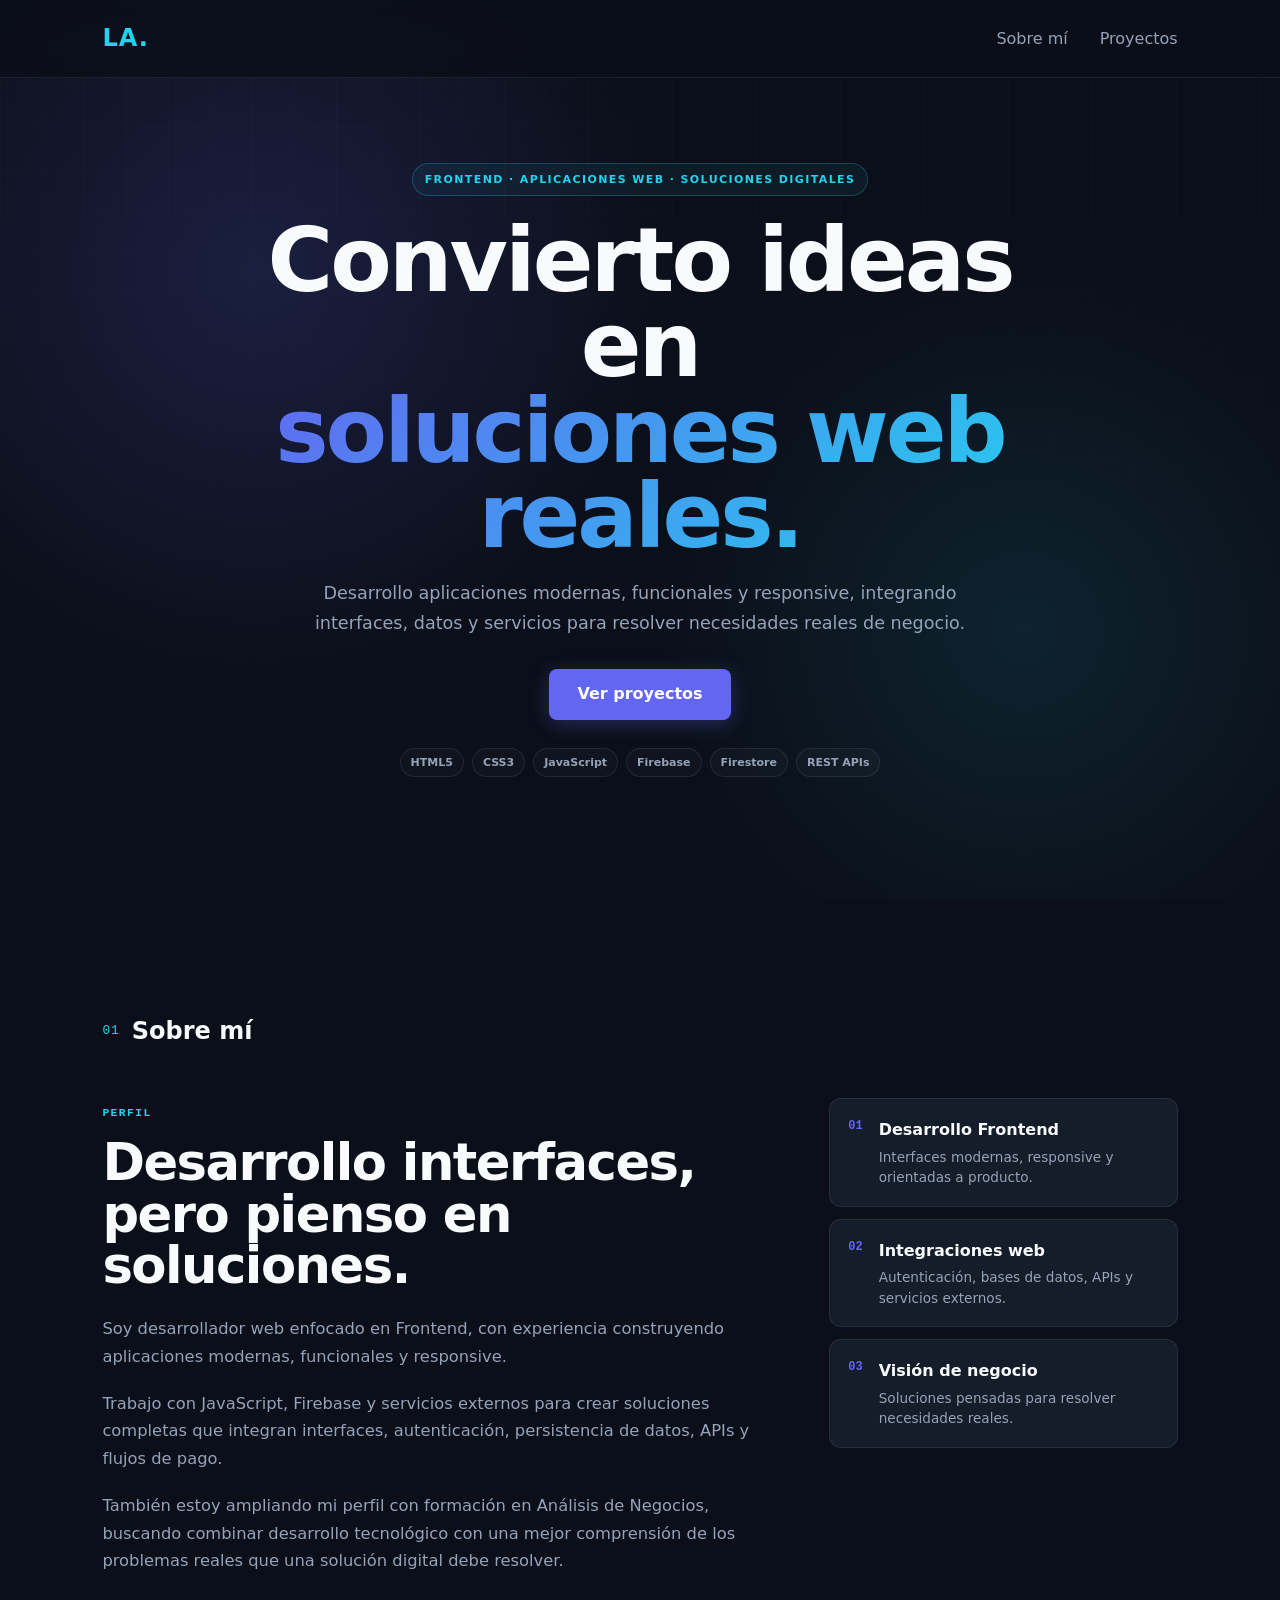
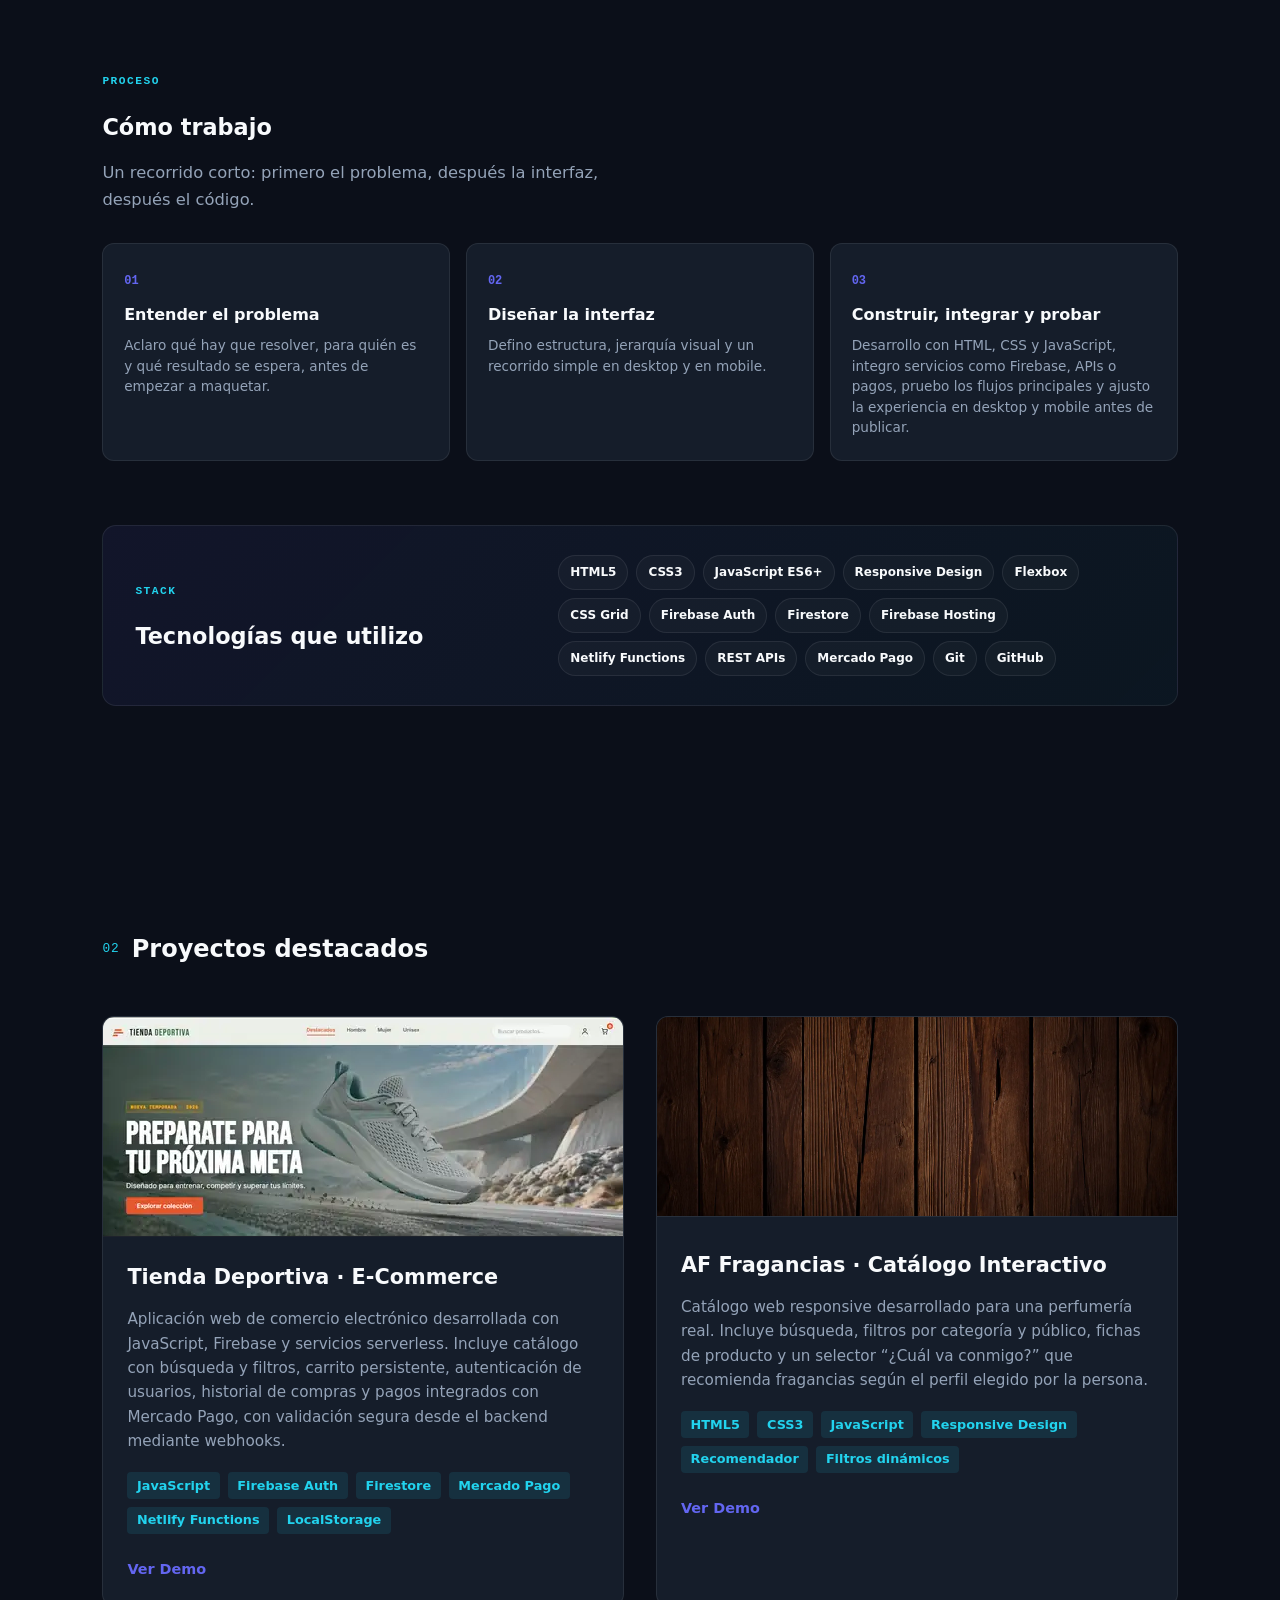
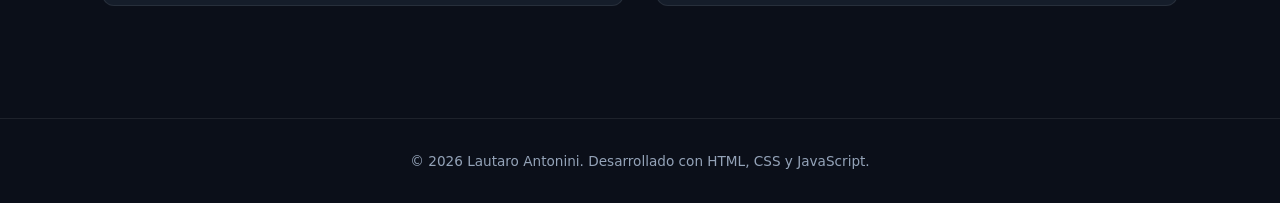
==== commit 2cad9835: "Pulido final del portfolio para marketplace" ====
--- a/index.html
+++ b/index.html
@@ -50,7 +50,7 @@
 
         <div class="hero-buttons">
             <a href="#proyectos" class="btn btn-primary">
-                Ver proyecto destacado
+                Ver proyectos
             </a>
         </div>
 
@@ -275,12 +275,12 @@
             <li>CSS3</li>
             <li>JavaScript</li>
             <li>Responsive Design</li>
-            <li>UX/UI</li>
+            <li>Recomendador</li>
             <li>Filtros dinámicos</li>
         </ul>
 
         <div class="proyecto-links">
-            <a href="demos/af-fragancias/" class="btn-link demo">Ver Demo</a>
+            <a href="demos/af-fragancias/" target="_blank" rel="noopener noreferrer" class="btn-link demo">Ver Demo</a>
         </div>
     </div>
 </article>
--- a/style.css
+++ b/style.css
@@ -532,6 +532,22 @@
     border-bottom: 1px solid var(--border-color);
 }
 
+.proyecto-imagen-tienda {
+    height: 220px;
+    overflow: hidden;
+    background: var(--bg-main);
+    border-bottom: 1px solid var(--border-color);
+}
+
+.proyecto-imagen-tienda img {
+    width: 100%;
+    height: 100%;
+    display: block;
+    object-fit: cover;
+    object-position: center top;
+    border-bottom: 0;
+}
+
 .proyecto-imagen-vacia {
     height: 200px;
     display: flex;
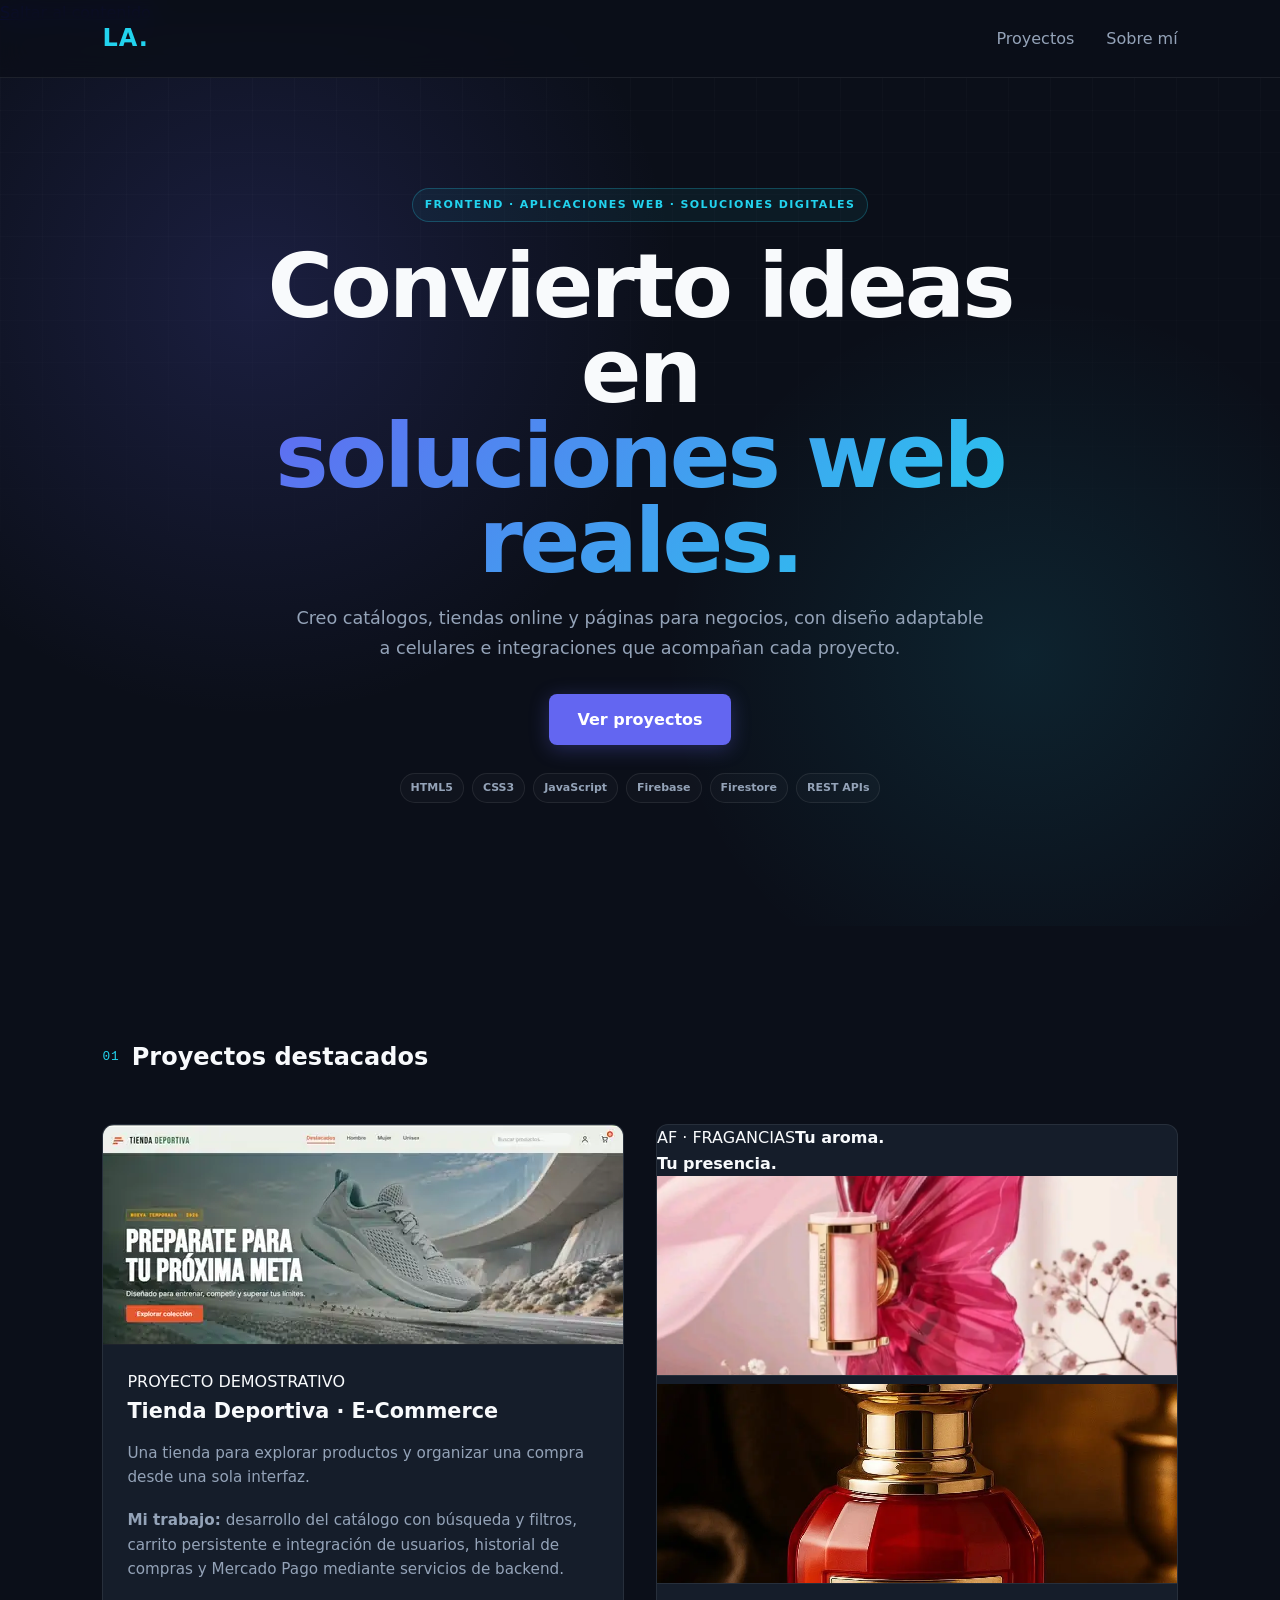
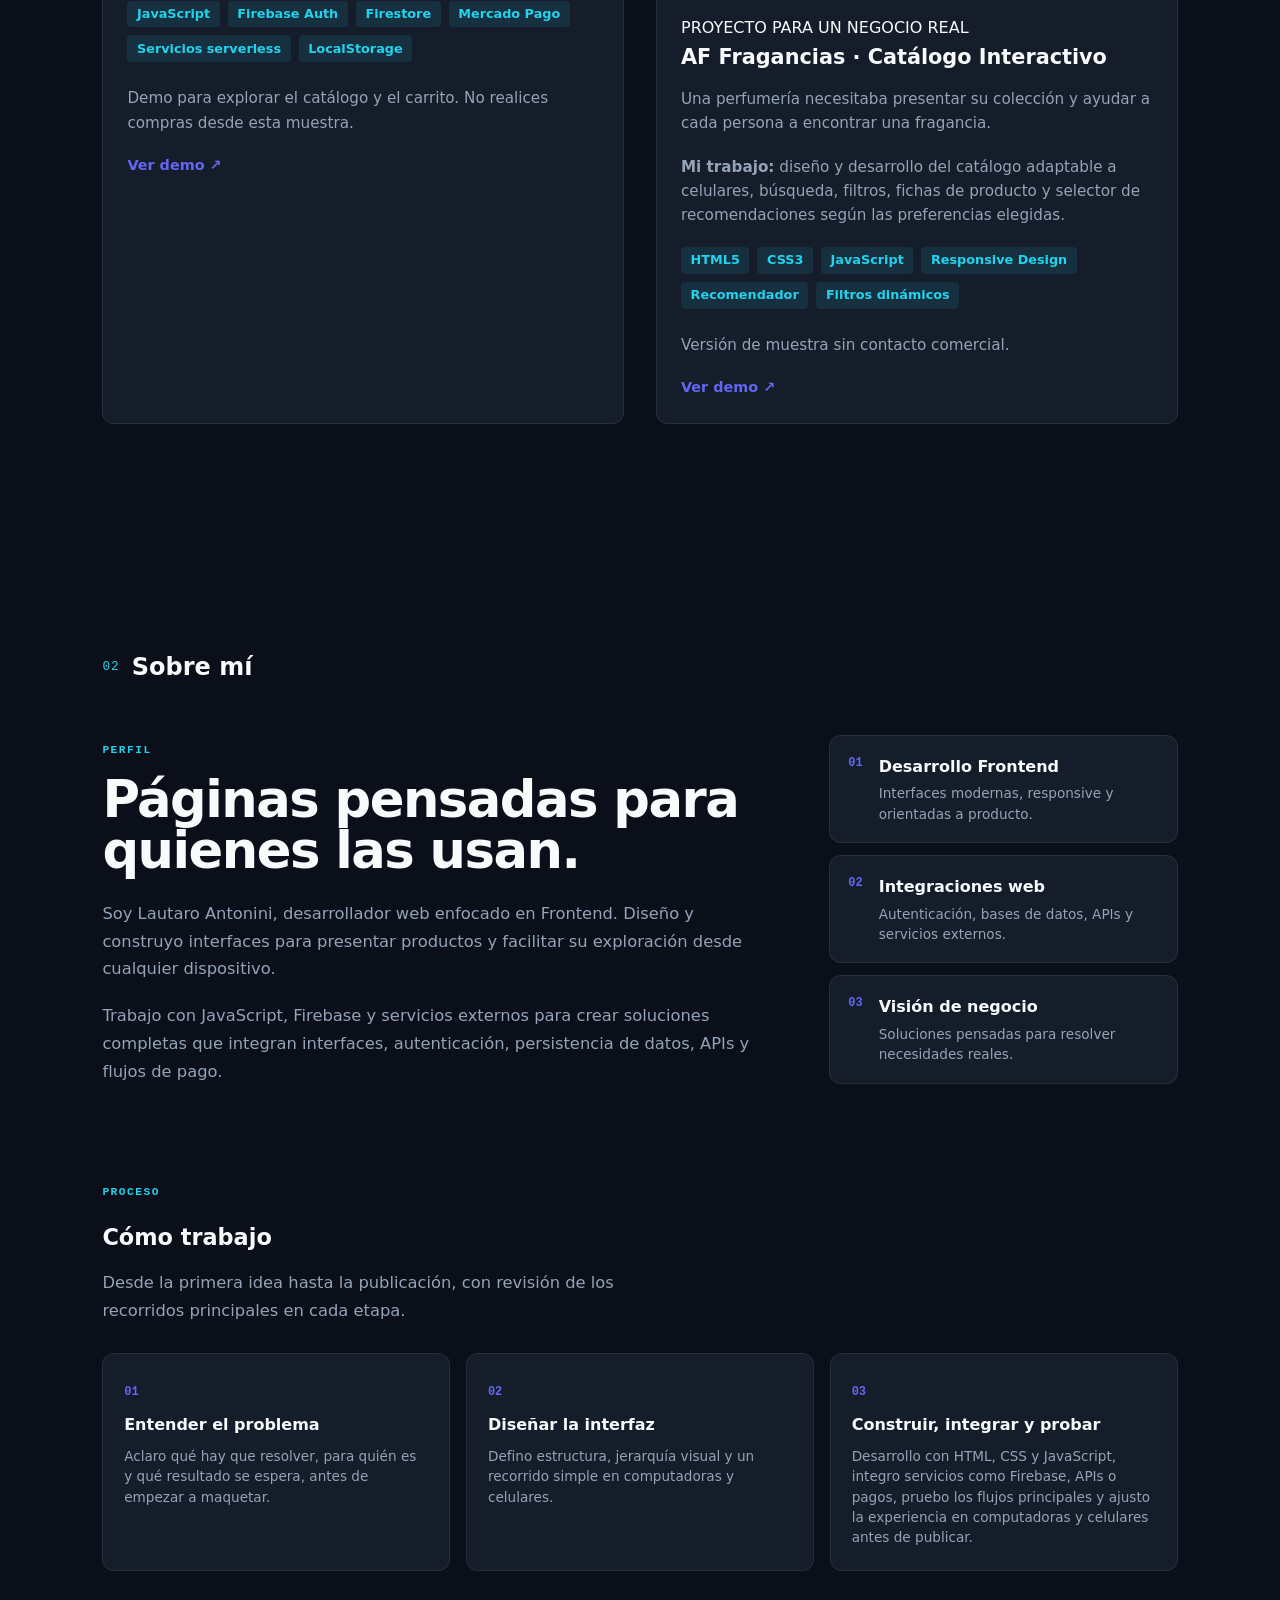
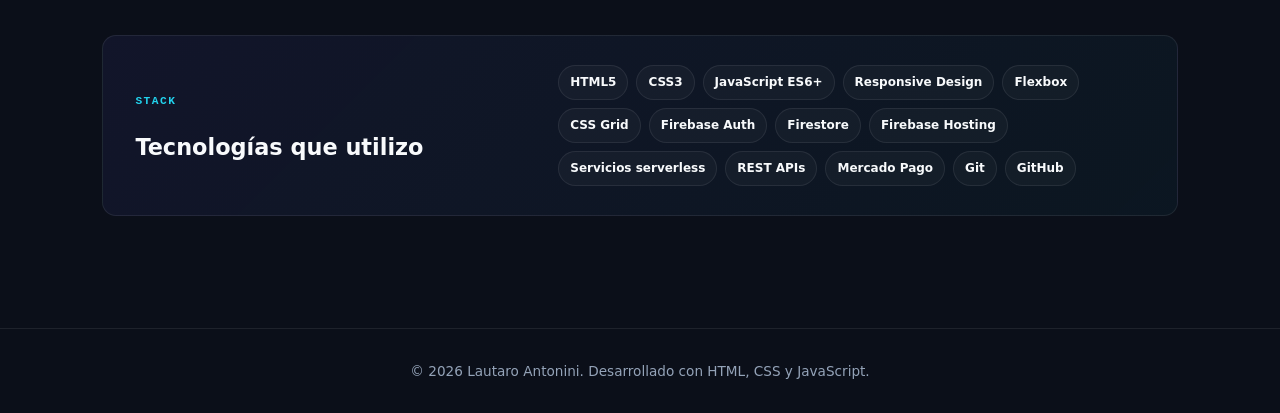
==== commit ffa2d18e: "Mejorar presentación y accesibilidad del portafolio" ====
--- a/index.html
+++ b/index.html
@@ -1,298 +1,293 @@
-<!DOCTYPE html>
-<html lang="es">
-<head>
-    <meta charset="UTF-8">
-    <meta name="viewport" content="width=device-width, initial-scale=1.0">
-    <title>Lautaro Antonini | Desarrollador Frontend</title>
-
-<meta
-    name="description"
-    content="Portfolio de Lautaro Antonini, desarrollador Frontend enfocado en aplicaciones web modernas, responsive e integraciones con Firebase, APIs y servicios externos."
->
-
-<link rel="stylesheet" href="style.css">
-</head>
-<body>
-
-    <!-- NAVEGACIÓN -->
-    <header class="navbar">
-        <div class="logo">
-            <a href="#inicio">LA.</a>
-        </div>
-         <button id="btn-menu-portafolio" aria-label="Menú">☰</button>
-        <nav>
-            <ul class="nav-links" id="nav-links-portafolio">
-                <li><a href="#sobre-mi">Sobre mí</a></li>
-                <li><a href="#proyectos">Proyectos</a></li>
-            </ul>
-        </nav>
-    </header>
-
-    <main>
-        <!-- SECCIÓN HERO -->
-<section id="inicio" class="hero">
-    <div class="hero-content">
-
-        <span class="hero-badge">
-    FRONTEND · APLICACIONES WEB · SOLUCIONES DIGITALES
-</span>
-
-<h1>
-    Convierto ideas en
-    <span>soluciones web reales.</span>
-</h1>
-
-<p class="hero-subtitle">
-    Desarrollo aplicaciones modernas, funcionales y responsive,
-    integrando interfaces, datos y servicios para resolver
-    necesidades reales de negocio.
-</p>
-
-        <div class="hero-buttons">
-            <a href="#proyectos" class="btn btn-primary">
-                Ver proyectos
-            </a>
-        </div>
-
-    <div class="hero-stack">
-         <span>HTML5</span>
-         <span>CSS3</span>
-         <span>JavaScript</span>
-         <span>Firebase</span>
-         <span>Firestore</span>
-         <span>REST APIs</span>
-    </div>
-
-    </div>
-</section>
-
-        <!-- SECCIÓN SOBRE MÍ -->
-        <section id="sobre-mi" class="sobre-mi">
-
-    <div class="section-heading">
-        <span class="section-number">01</span>
-        <h2>Sobre mí</h2>
-    </div>
-
-    <div class="sobre-mi-grid">
-
-        <div class="texto-perfil">
-            <span class="eyebrow">PERFIL</span>
-
-            <h3>
-                Desarrollo interfaces,
-                pero pienso en soluciones.
-            </h3>
-
-            <p>
-                Soy desarrollador web enfocado en Frontend, con experiencia
-                construyendo aplicaciones modernas, funcionales y responsive.
-            </p>
-
-             <p>
-                Trabajo con JavaScript, Firebase y servicios externos para crear
-                soluciones completas que integran interfaces, autenticación,
-                persistencia de datos, APIs y flujos de pago.
-            </p>
-
-             <p>
-                También estoy ampliando mi perfil con formación en Análisis de
-                Negocios, buscando combinar desarrollo tecnológico con una mejor
-                comprensión de los problemas reales que una solución digital debe resolver.
-             </p>
-        </div>
-
-        <div class="perfil-datos">
-
-            <div class="dato-card">
-    <span class="dato-numero">01</span>
-    <div>
-        <h4>Desarrollo Frontend</h4>
-        <p>Interfaces modernas, responsive y orientadas a producto.</p>
-    </div>
-</div>
-
-<div class="dato-card">
-    <span class="dato-numero">02</span>
-    <div>
-        <h4>Integraciones web</h4>
-        <p>Autenticación, bases de datos, APIs y servicios externos.</p>
-    </div>
-</div>
-
-<div class="dato-card">
-    <span class="dato-numero">03</span>
-    <div>
-        <h4>Visión de negocio</h4>
-        <p>Soluciones pensadas para resolver necesidades reales.</p>
-    </div>
-</div>
-
-        </div>
-
-    </div>
-
-    <div class="como-trabajo">
-    <div class="como-trabajo-heading">
-        <span class="eyebrow">PROCESO</span>
-        <h3>Cómo trabajo</h3>
-        <p>
-            Un recorrido corto: primero el problema, después la interfaz,
-            después el código.
-        </p>
-    </div>
-
-    <div class="pasos-grid">
-        <article class="paso-card">
-            <span class="dato-numero">01</span>
-            <h4>Entender el problema</h4>
-            <p>
-                Aclaro qué hay que resolver, para quién es y qué resultado
-                se espera, antes de empezar a maquetar.
-            </p>
-        </article>
-
-        <article class="paso-card">
-            <span class="dato-numero">02</span>
-            <h4>Diseñar la interfaz</h4>
-            <p>
-                Defino estructura, jerarquía visual y un recorrido simple
-                en desktop y en mobile.
-            </p>
-        </article>
-
-        <article class="paso-card">
-    <span class="dato-numero">03</span>
-    <h4>Construir, integrar y probar</h4>
-    <p>
-        Desarrollo con HTML, CSS y JavaScript, integro servicios como
-        Firebase, APIs o pagos, pruebo los flujos principales y ajusto
-        la experiencia en desktop y mobile antes de publicar.
-    </p>
-</article>
-    </div>
-</div>
-
-    <div class="tech-stack">
-        <div>
-            <span class="eyebrow">STACK</span>
-            <h3>Tecnologías que utilizo</h3>
-        </div>
-
-        <div class="skills-list">
-    <span>HTML5</span>
-    <span>CSS3</span>
-    <span>JavaScript ES6+</span>
-    <span>Responsive Design</span>
-    <span>Flexbox</span>
-    <span>CSS Grid</span>
-    <span>Firebase Auth</span>
-    <span>Firestore</span>
-    <span>Firebase Hosting</span>
-    <span>Netlify Functions</span>
-    <span>REST APIs</span>
-    <span>Mercado Pago</span>
-    <span>Git</span>
-    <span>GitHub</span>
-</div>
-    </div>
-
-</section>
-
-        <!-- SECCIÓN PROYECTOS -->
-        <section id="proyectos" class="proyectos">
-    <div class="section-heading">
-        <span class="section-number">02</span>
-        <h2>Proyectos destacados</h2>
-    </div>
-    <div class="proyectos-grid">
-
-
-                <!-- Proyecto Principal: Tienda Deportiva -->
-<article class="card-proyecto">
-    <div class="proyecto-imagen proyecto-imagen-tienda">
-        <img
-            src="assets/tienda-deportiva-preview.webp"
-            alt="Vista previa de Tienda Deportiva"
-        >
-    </div>
-
-    <div class="proyecto-info">
-        <h3>Tienda Deportiva · E-Commerce</h3>
-
-        <p>
-            Aplicación web de comercio electrónico desarrollada con JavaScript,
-            Firebase y servicios serverless. Incluye catálogo con búsqueda y
-            filtros, carrito persistente, autenticación de usuarios, historial
-            de compras y pagos integrados con Mercado Pago, con validación
-            segura desde el backend mediante webhooks.
-        </p>
-
-        <ul class="tags">
-            <li>JavaScript</li>
-            <li>Firebase Auth</li>
-            <li>Firestore</li>
-            <li>Mercado Pago</li>
-            <li>Netlify Functions</li>
-            <li>LocalStorage</li>
-        </ul>
-
-        <div class="proyecto-links">
-
-            <a
-                href="https://tienda-deportiva-b14c3.web.app/"
-                target="_blank"
-                rel="noopener noreferrer"
-                class="btn-link demo"
-            >
-                Ver Demo
-            </a>
-        </div>
-    </div>
-</article>
-
-                <!-- Proyecto Secundario: AF Fragancias -->
-                <article class="card-proyecto">
-    <div class="proyecto-imagen">
-        <img
-            src="demos/af-fragancias/assets/brand/wood-hero.webp"
-            alt="Vista previa de AF Fragancias"
-        >
-    </div>
-
-    <div class="proyecto-info">
-        <h3>AF Fragancias · Catálogo Interactivo</h3>
-
-        <p>
-            Catálogo web responsive desarrollado para una perfumería real. Incluye
-            búsqueda, filtros por categoría y público, fichas de producto y un
-            selector “¿Cuál va conmigo?” que recomienda fragancias según el perfil
-            elegido por la persona.
-        </p>
-
-        <ul class="tags">
-            <li>HTML5</li>
-            <li>CSS3</li>
-            <li>JavaScript</li>
-            <li>Responsive Design</li>
-            <li>Recomendador</li>
-            <li>Filtros dinámicos</li>
-        </ul>
-
-        <div class="proyecto-links">
-            <a href="demos/af-fragancias/" target="_blank" rel="noopener noreferrer" class="btn-link demo">Ver Demo</a>
-        </div>
-    </div>
-</article>
-
-            </div>
-        </section>
-    </main>
-
-    <footer>
-        <p>&copy; 2026 Lautaro Antonini. Desarrollado con HTML, CSS y JavaScript.</p>
-    </footer>
-
-<script src="script.js"></script>
-</body>
-</html>
+<!DOCTYPE html>
+<html lang="es">
+<head>
+    <meta charset="UTF-8">
+    <meta name="viewport" content="width=device-width, initial-scale=1.0">
+    <title>Lautaro Antonini | Desarrollador Frontend</title>
+
+<meta
+    name="description"
+    content="Portfolio de Lautaro Antonini, desarrollador Frontend enfocado en aplicaciones web modernas, responsive e integraciones con Firebase, APIs y servicios externos."
+>
+
+<link rel="icon" href="assets/favicon.svg" type="image/svg+xml">
+<meta property="og:type" content="website">
+<meta property="og:locale" content="es_AR">
+<meta property="og:title" content="Lautaro Antonini | Desarrollo web">
+<meta property="og:description" content="Catálogos y tiendas online: explorá mis proyectos de desarrollo web.">
+<meta property="og:url" content="https://lautaroantonini10-sketch.github.io/portafolio/">
+<meta property="og:image" content="https://lautaroantonini10-sketch.github.io/portafolio/assets/tienda-deportiva-preview.webp">
+<meta property="og:image:alt" content="Vista de Tienda Deportiva, uno de mis proyectos web">
+<meta name="twitter:card" content="summary_large_image">
+<link rel="stylesheet" href="style.css">
+</head>
+<body>
+<a class="skip-link" href="#contenido">Saltar al contenido</a>
+
+    <!-- NAVEGACIÓN -->
+    <header class="navbar">
+        <div class="logo">
+            <a href="#inicio">LA.</a>
+        </div>
+         <button id="btn-menu-portafolio" aria-label="Abrir menú" aria-expanded="false" aria-controls="nav-links-portafolio">☰</button>
+        <nav aria-label="Navegación principal">
+            <ul class="nav-links" id="nav-links-portafolio">
+                <li><a href="#proyectos">Proyectos</a></li>
+                <li><a href="#sobre-mi">Sobre mí</a></li>
+            </ul>
+        </nav>
+    </header>
+
+    <main id="contenido">
+        <!-- SECCIÓN HERO -->
+<section id="inicio" class="hero">
+    <div class="hero-content">
+
+        <span class="hero-badge">
+    FRONTEND · APLICACIONES WEB · SOLUCIONES DIGITALES
+</span>
+
+<h1>
+    Convierto ideas en
+    <span>soluciones web reales.</span>
+</h1>
+
+<p class="hero-subtitle">Creo catálogos, tiendas online y páginas para negocios, con diseño adaptable a celulares e integraciones que acompañan cada proyecto.</p>
+
+        <div class="hero-buttons">
+            <a href="#proyectos" class="btn btn-primary">
+                Ver proyectos
+            </a>
+        </div>
+
+    <div class="hero-stack">
+         <span>HTML5</span>
+         <span>CSS3</span>
+         <span>JavaScript</span>
+         <span>Firebase</span>
+         <span>Firestore</span>
+         <span>REST APIs</span>
+    </div>
+
+    </div>
+</section>
+
+        <!-- SECCIÓN PROYECTOS -->
+        <section id="proyectos" class="proyectos">
+    <div class="section-heading">
+        <span class="section-number">01</span>
+        <h2>Proyectos destacados</h2>
+    </div>
+    <div class="proyectos-grid">
+
+
+                <!-- Proyecto Principal: Tienda Deportiva -->
+<article class="card-proyecto">
+    <div class="proyecto-imagen proyecto-imagen-tienda">
+        <img
+            src="assets/tienda-deportiva-preview.webp" width="520" height="236" loading="lazy" decoding="async"
+            alt="Vista previa de Tienda Deportiva"
+        >
+    </div>
+
+    <div class="proyecto-info">
+        <span class="project-kind">PROYECTO DEMOSTRATIVO</span><h3>Tienda Deportiva · E-Commerce</h3>
+
+        <p>Una tienda para explorar productos y organizar una compra desde una sola interfaz.</p>
+        <p class="project-contribution"><strong>Mi trabajo:</strong> desarrollo del catálogo con búsqueda y filtros, carrito persistente e integración de usuarios, historial de compras y Mercado Pago mediante servicios de backend.</p>
+
+        <ul class="tags">
+            <li>JavaScript</li>
+            <li>Firebase Auth</li>
+            <li>Firestore</li>
+            <li>Mercado Pago</li>
+            <li>Servicios serverless</li>
+            <li>LocalStorage</li>
+        </ul>
+
+        <p class="demo-note" id="nota-tienda">Demo para explorar el catálogo y el carrito. No realices compras desde esta muestra.</p>
+        <div class="proyecto-links">
+
+            <a
+                href="https://tienda-deportiva-b14c3.web.app/"
+                target="_blank"
+                rel="noopener noreferrer"
+                class="btn-link demo" aria-describedby="nota-tienda" aria-label="Ver demo de Tienda Deportiva (abre en otra pestaña)"
+            >
+                Ver demo <span aria-hidden="true">↗</span>
+            </a>
+        </div>
+    </div>
+</article>
+
+                <!-- Proyecto Secundario: AF Fragancias -->
+                <article class="card-proyecto">
+    <div class="proyecto-imagen af-preview" role="img" aria-label="AF Fragancias: catálogo de perfumes con identidad en madera y tonos dorados">
+        <div class="af-preview-heading"><span>AF · FRAGANCIAS</span><strong>Tu aroma.<br>Tu presencia.</strong></div>
+        <div class="af-preview-products" aria-hidden="true">
+            <img src="demos/af-fragancias/assets/perfumes/af-01-ch-la-bomba.webp" alt="" width="160" height="200" loading="lazy" decoding="async">
+            <img src="demos/af-fragancias/assets/perfumes/af-02-jpg-scandal-le-parfum.webp" alt="" width="160" height="200" loading="lazy" decoding="async">
+        </div>
+    </div>
+
+    <div class="proyecto-info">
+        <span class="project-kind">PROYECTO PARA UN NEGOCIO REAL</span><h3>AF Fragancias · Catálogo Interactivo</h3>
+
+        <p>Una perfumería necesitaba presentar su colección y ayudar a cada persona a encontrar una fragancia.</p>
+        <p class="project-contribution"><strong>Mi trabajo:</strong> diseño y desarrollo del catálogo adaptable a celulares, búsqueda, filtros, fichas de producto y selector de recomendaciones según las preferencias elegidas.</p>
+
+        <ul class="tags">
+            <li>HTML5</li>
+            <li>CSS3</li>
+            <li>JavaScript</li>
+            <li>Responsive Design</li>
+            <li>Recomendador</li>
+            <li>Filtros dinámicos</li>
+        </ul>
+
+        <p class="demo-note">Versión de muestra sin contacto comercial.</p>
+        <div class="proyecto-links">
+            <a href="demos/af-fragancias/" target="_blank" rel="noopener noreferrer" class="btn-link demo" aria-label="Ver demo de AF Fragancias (abre en otra pestaña)">Ver demo <span aria-hidden="true">↗</span></a>
+        </div>
+    </div>
+</article>
+
+            </div>
+        </section>
+
+        <!-- SECCIÓN SOBRE MÍ -->
+        <section id="sobre-mi" class="sobre-mi">
+
+    <div class="section-heading">
+        <span class="section-number">02</span>
+        <h2>Sobre mí</h2>
+    </div>
+
+    <div class="sobre-mi-grid">
+
+        <div class="texto-perfil">
+            <span class="eyebrow">PERFIL</span>
+
+            <h3>
+                Páginas pensadas para quienes las usan.
+            </h3>
+
+            <p>
+                Soy Lautaro Antonini, desarrollador web enfocado en Frontend. Diseño y construyo interfaces para presentar productos y facilitar su exploración desde cualquier dispositivo.
+            </p>
+
+             <p>
+                Trabajo con JavaScript, Firebase y servicios externos para crear
+                soluciones completas que integran interfaces, autenticación,
+                persistencia de datos, APIs y flujos de pago.
+            </p>
+
+             
+        </div>
+
+        <div class="perfil-datos">
+
+            <div class="dato-card">
+    <span class="dato-numero">01</span>
+    <div>
+        <h4>Desarrollo Frontend</h4>
+        <p>Interfaces modernas, responsive y orientadas a producto.</p>
+    </div>
+</div>
+
+<div class="dato-card">
+    <span class="dato-numero">02</span>
+    <div>
+        <h4>Integraciones web</h4>
+        <p>Autenticación, bases de datos, APIs y servicios externos.</p>
+    </div>
+</div>
+
+<div class="dato-card">
+    <span class="dato-numero">03</span>
+    <div>
+        <h4>Visión de negocio</h4>
+        <p>Soluciones pensadas para resolver necesidades reales.</p>
+    </div>
+</div>
+
+        </div>
+
+    </div>
+
+    <div class="como-trabajo">
+    <div class="como-trabajo-heading">
+        <span class="eyebrow">PROCESO</span>
+        <h3>Cómo trabajo</h3>
+        <p>
+            Desde la primera idea hasta la publicación, con revisión de los recorridos principales en cada etapa.
+        </p>
+    </div>
+
+    <div class="pasos-grid">
+        <article class="paso-card">
+            <span class="dato-numero">01</span>
+            <h4>Entender el problema</h4>
+            <p>
+                Aclaro qué hay que resolver, para quién es y qué resultado
+                se espera, antes de empezar a maquetar.
+            </p>
+        </article>
+
+        <article class="paso-card">
+            <span class="dato-numero">02</span>
+            <h4>Diseñar la interfaz</h4>
+            <p>
+                Defino estructura, jerarquía visual y un recorrido simple
+                en computadoras y celulares.
+            </p>
+        </article>
+
+        <article class="paso-card">
+    <span class="dato-numero">03</span>
+    <h4>Construir, integrar y probar</h4>
+    <p>
+        Desarrollo con HTML, CSS y JavaScript, integro servicios como
+        Firebase, APIs o pagos, pruebo los flujos principales y ajusto
+        la experiencia en computadoras y celulares antes de publicar.
+    </p>
+</article>
+    </div>
+</div>
+
+    <div class="tech-stack">
+        <div>
+            <span class="eyebrow">STACK</span>
+            <h3>Tecnologías que utilizo</h3>
+        </div>
+
+        <div class="skills-list">
+    <span>HTML5</span>
+    <span>CSS3</span>
+    <span>JavaScript ES6+</span>
+    <span>Responsive Design</span>
+    <span>Flexbox</span>
+    <span>CSS Grid</span>
+    <span>Firebase Auth</span>
+    <span>Firestore</span>
+    <span>Firebase Hosting</span>
+    <span>Servicios serverless</span>
+    <span>REST APIs</span>
+    <span>Mercado Pago</span>
+    <span>Git</span>
+    <span>GitHub</span>
+</div>
+    </div>
+
+</section>
+
+    </main>
+
+    <footer>
+        <p>&copy; 2026 Lautaro Antonini. Desarrollado con HTML, CSS y JavaScript.</p>
+    </footer>
+
+<script src="script.js"></script>
+</body>
+</html>
+
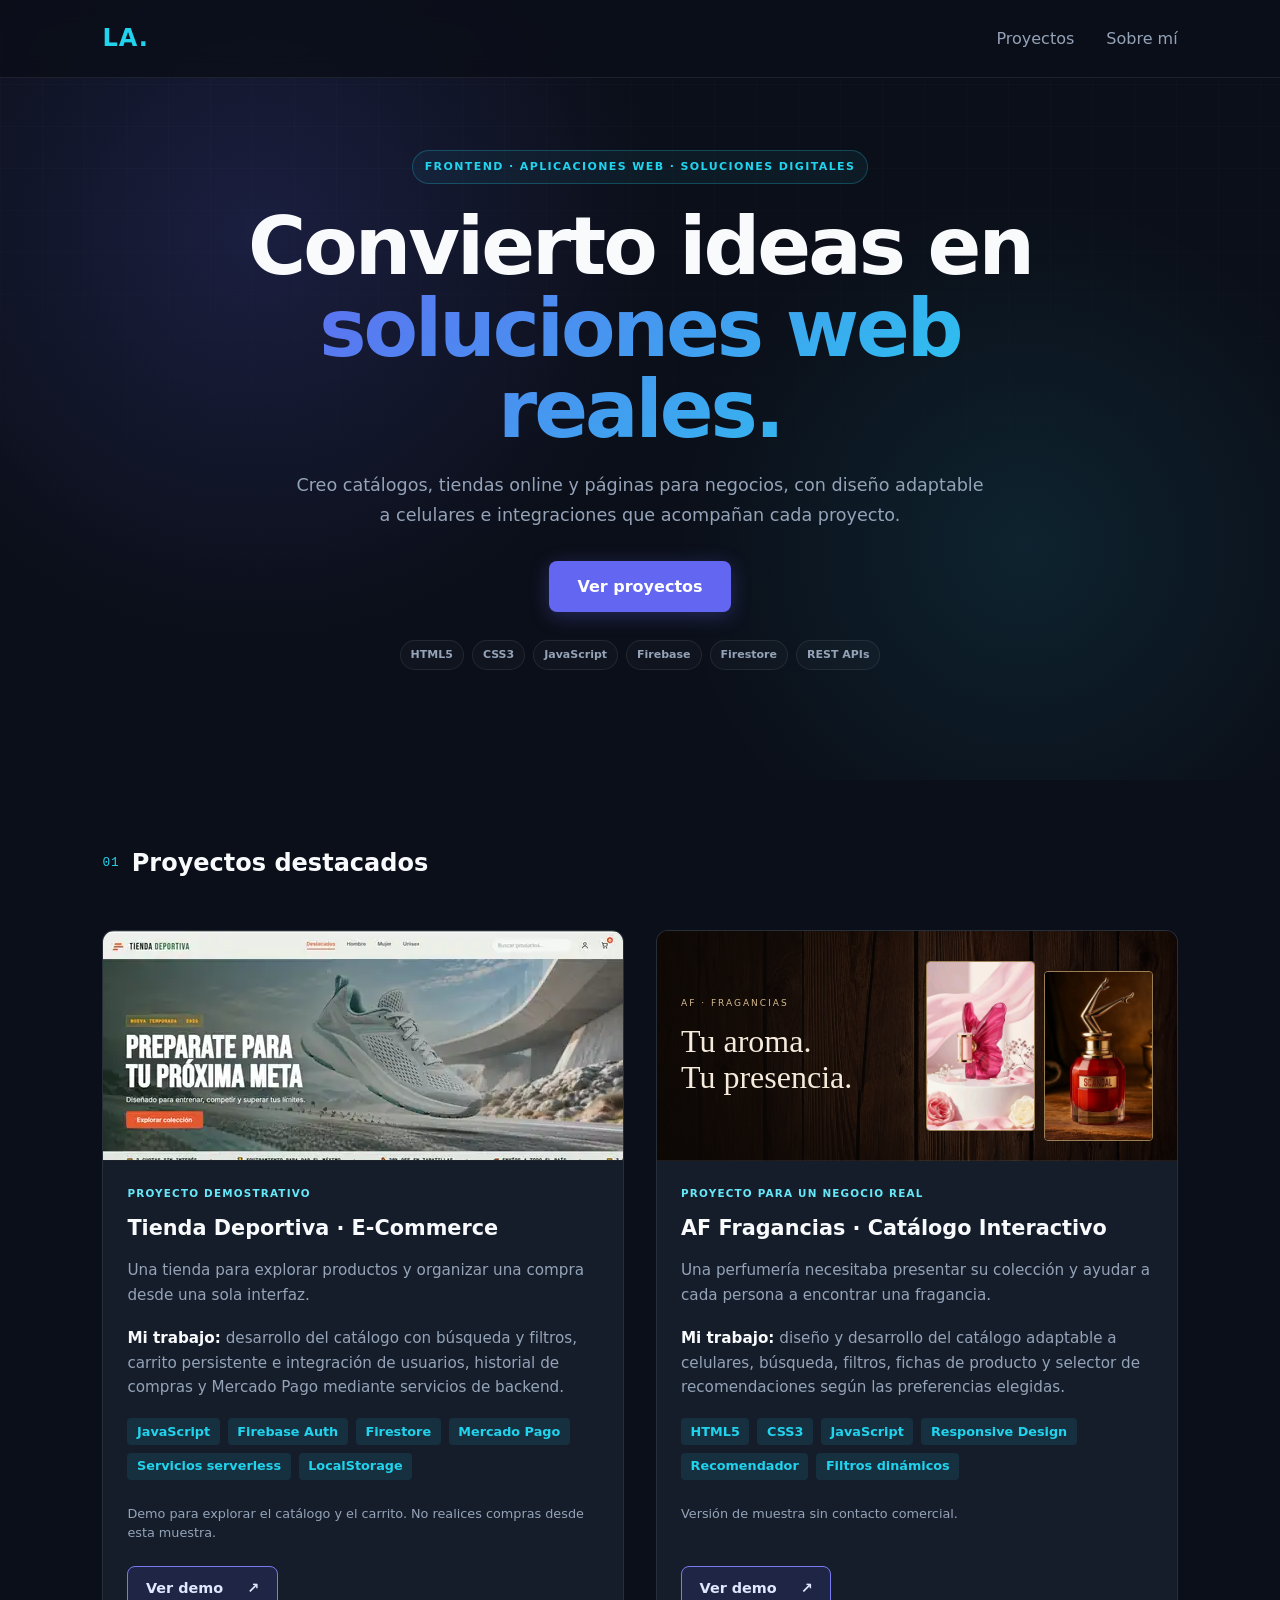
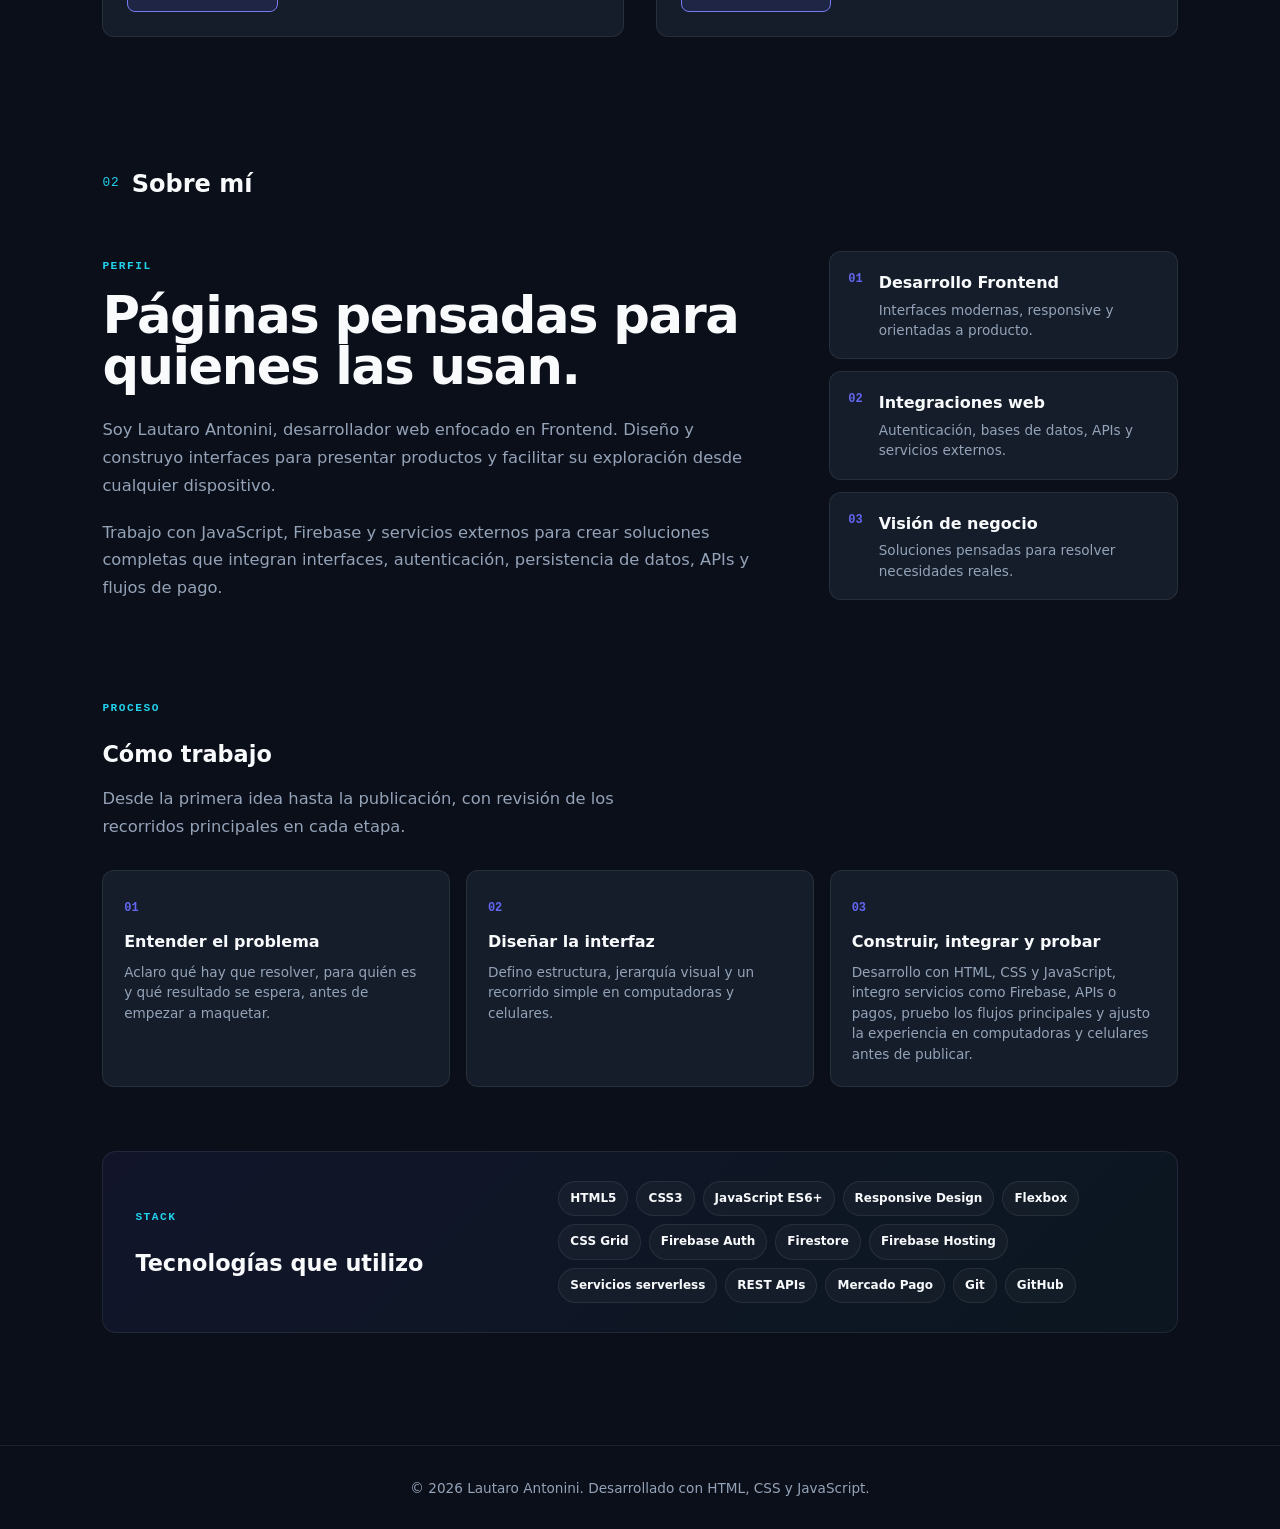
==== commit 952ef73a: "Actualizar caché de estilos y navegación del portafolio" ====
--- a/index.html
+++ b/index.html
@@ -19,7 +19,7 @@
 <meta property="og:image" content="https://lautaroantonini10-sketch.github.io/portafolio/assets/tienda-deportiva-preview.webp">
 <meta property="og:image:alt" content="Vista de Tienda Deportiva, uno de mis proyectos web">
 <meta name="twitter:card" content="summary_large_image">
-<link rel="stylesheet" href="style.css">
+<link rel="stylesheet" href="style.css?v=20260926">
 </head>
 <body>
 <a class="skip-link" href="#contenido">Saltar al contenido</a>
@@ -287,7 +287,7 @@
         <p>&copy; 2026 Lautaro Antonini. Desarrollado con HTML, CSS y JavaScript.</p>
     </footer>
 
-<script src="script.js"></script>
+<script src="script.js?v=20260926"></script>
 </body>
 </html>
 
--- a/style.css
+++ b/style.css
@@ -1,770 +1,823 @@
-/* ==========================================
-   1. VARIABLES Y RESET GENERAL
-   ========================================== */
-:root {
-    --bg-main: #0b0f19;
-    --bg-card: #151d2a;
-    --bg-card-hover: #1c273a;
-    --text-primary: #f8fafc;
-    --text-secondary: #94a3b8;
-    --accent-primary: #6366f1; /* Violeta vibrante */
-    --accent-secondary: #22d3ee; /* Cian neón */
-    --border-color: rgba(255, 255, 255, 0.08);
-    --font-main: 'Segoe UI', system-ui, -apple-system, sans-serif;
-    --transition: all 0.3s cubic-bezier(0.4, 0, 0.2, 1);
-}
-
-* {
-    margin: 0;
-    padding: 0;
-    box-sizing: border-box;
-}
-
-html {
-    scroll-behavior: smooth;
-}
-
-body {
-    background-color: var(--bg-main);
-    color: var(--text-primary);
-    font-family: var(--font-main);
-    line-height: 1.6;
-    overflow-x: hidden;
-}
-
-/* ==========================================
-   2. HEADER & NAVEGACIÓN
-   ========================================== */
-.navbar {
-    position: fixed;
-    top: 0;
-    width: 100%;
-    display: flex;
-    justify-content: space-between;
-    align-items: center;
-    padding: 1.2rem 8%;
-    background: rgba(11, 15, 25, 0.85);
-    backdrop-filter: blur(12px);
-    border-bottom: 1px solid var(--border-color);
-    z-index: 1000;
-}
-
-.logo a {
-    font-size: 1.5rem;
-    font-weight: 700;
-    color: var(--accent-secondary);
-    text-decoration: none;
-    letter-spacing: 1px;
-}
-
-.nav-links {
-    display: flex;
-    list-style: none;
-    gap: 2rem;
-}
-
-.nav-links a {
-    color: var(--text-secondary);
-    text-decoration: none;
-    font-weight: 500;
-    transition: var(--transition);
-}
-
-.nav-links a:hover {
-    color: var(--accent-secondary);
-}
-/* ==========================================
-   3. HERO
-   ========================================== */
-
-.hero {
-    min-height: 100vh;
-    display: flex;
-    align-items: center;
-    justify-content: center;
-
-    padding: 120px 8% 80px;
-
-    position: relative;
-    overflow: hidden;
-
-    background:
-        radial-gradient(
-            circle at 20% 30%,
-            rgba(99, 102, 241, 0.18),
-            transparent 35%
-        ),
-        radial-gradient(
-            circle at 80% 70%,
-            rgba(34, 211, 238, 0.10),
-            transparent 30%
-        ),
-        var(--bg-main);
-}
-
-.hero::before {
-    content: "";
-
-    position: absolute;
-    inset: 0;
-
-    background:
-        linear-gradient(
-            rgba(255, 255, 255, 0.02) 1px,
-            transparent 1px
-        ),
-        linear-gradient(
-            90deg,
-            rgba(255, 255, 255, 0.02) 1px,
-            transparent 1px
-        );
-
-    background-size: 42px 42px;
-
-    mask-image: linear-gradient(
-        to bottom,
-        black 0%,
-        transparent 80%
-    );
-
-    pointer-events: none;
-}
-
-.hero-content {
-    position: relative;
-    z-index: 1;
-
-    width: 100%;
-    max-width: 900px;
-
-    text-align: center;
-}
-
-.hero-badge {
-    display: inline-flex;
-
-    padding: 7px 12px;
-
-    margin-bottom: 22px;
-
-    border: 1px solid rgba(34, 211, 238, 0.25);
-    border-radius: 999px;
-
-    background: rgba(34, 211, 238, 0.06);
-
-    color: var(--accent-secondary);
-
-    font-size: 11px;
-    font-weight: 700;
-
-    letter-spacing: 1.4px;
-}
-
-.hero-content h1 {
-    max-width: 850px;
-
-    margin: 0 auto 20px;
-
-    font-size: clamp(3.4rem, 7vw, 6.5rem);
-    line-height: 0.95;
-
-    font-weight: 800;
-    letter-spacing: -3px;
-}
-
-.hero-content h1 span {
-    display: block;
-
-    background: linear-gradient(
-        135deg,
-        var(--accent-primary),
-        var(--accent-secondary)
-    );
-
-    -webkit-background-clip: text;
-    -webkit-text-fill-color: transparent;
-}
-
-.hero-subtitle {
-    max-width: 700px;
-
-    margin: 0 auto 30px;
-
-    color: var(--text-secondary);
-
-    font-size: 1.1rem;
-    line-height: 1.7;
-}
-
-.hero-buttons {
-    display: flex;
-
-    justify-content: center;
-    gap: 12px;
-
-    flex-wrap: wrap;
-}
-
-.hero-stack {
-    display: flex;
-
-    justify-content: center;
-    flex-wrap: wrap;
-
-    gap: 8px;
-
-    margin-top: 28px;
-}
-
-.hero-stack span {
-    padding: 5px 10px;
-
-    border: 1px solid var(--border-color);
-    border-radius: 999px;
-
-    color: var(--text-secondary);
-
-    background: rgba(255, 255, 255, 0.025);
-
-    font-size: 11px;
-    font-weight: 600;
-}
-
-/* BOTONES GENERALES */
-.btn {
-    padding: 0.8rem 1.8rem;
-    border-radius: 8px;
-    text-decoration: none;
-    font-weight: 600;
-    transition: var(--transition);
-    display: inline-block;
-}
-
-.btn-primary {
-    background: var(--accent-primary);
-    color: #fff;
-    box-shadow: 0 4px 20px rgba(99, 102, 241, 0.3);
-}
-
-.btn-primary:hover {
-    transform: translateY(-2px);
-    box-shadow: 0 6px 25px rgba(99, 102, 241, 0.5);
-}
-
-.btn-secondary {
-    background: transparent;
-    color: var(--text-primary);
-    border: 1px solid var(--border-color);
-}
-
-.btn-secondary:hover {
-    background: rgba(255, 255, 255, 0.05);
-    border-color: var(--text-secondary);
-}
-
-/* ==========================================
-   4. SOBRE MÍ
-   ========================================== */
-
-.sobre-mi {
-    padding: 7rem 8%;
-}
-
-.section-heading {
-    display: flex;
-    align-items: center;
-    gap: 12px;
-    margin-bottom: 3rem;
-}
-
-.section-number {
-    font-family: 'Roboto Mono', monospace;
-    font-size: 0.8rem;
-    color: var(--accent-secondary);
-    letter-spacing: 1px;
-}
-
-.section-heading h2 {
-    margin: 0;
-}
-
-.sobre-mi-grid {
-    display: grid;
-    grid-template-columns: 1.3fr 0.7fr;
-    gap: 5rem;
-    align-items: start;
-}
-
-.eyebrow {
-    display: inline-block;
-
-    margin-bottom: 14px;
-
-    color: var(--accent-secondary);
-
-    font-family: 'Roboto Mono', monospace;
-    font-size: 0.7rem;
-    font-weight: 700;
-
-    letter-spacing: 1.5px;
-}
-
-.texto-perfil h3 {
-    max-width: 650px;
-
-    margin-bottom: 1.5rem;
-
-    font-size: clamp(2rem, 4vw, 3.5rem);
-    line-height: 1;
-
-    letter-spacing: -1.5px;
-}
-
-.texto-perfil p {
-    max-width: 680px;
-
-    margin-bottom: 1.2rem;
-
-    color: var(--text-secondary);
-
-    font-size: 1.02rem;
-    line-height: 1.7;
-}
-
-.perfil-datos {
-    display: flex;
-    flex-direction: column;
-    gap: 12px;
-}
-
-.dato-card {
-    display: flex;
-    align-items: flex-start;
-    gap: 16px;
-
-    padding: 18px;
-
-    background: var(--bg-card);
-
-    border: 1px solid var(--border-color);
-    border-radius: 12px;
-
-    transition:
-        transform 0.25s ease,
-        border-color 0.25s ease,
-        background 0.25s ease;
-}
-
-.dato-card:hover {
-    transform: translateX(6px);
-
-    background: var(--bg-card-hover);
-
-    border-color: rgba(34, 211, 238, 0.25);
-}
-
-.dato-numero {
-    font-family: 'Roboto Mono', monospace;
-
-    color: var(--accent-primary);
-
-    font-size: 0.75rem;
-    font-weight: 700;
-}
-
-.dato-card h4 {
-    margin-bottom: 4px;
-
-    font-size: 1rem;
-}
-
-.dato-card p {
-    margin: 0;
-
-    color: var(--text-secondary);
-
-    font-size: 0.85rem;
-    line-height: 1.5;
-}
-
-.tech-stack {
-    display: grid;
-    grid-template-columns: 0.8fr 1.2fr;
-    align-items: center;
-    gap: 2rem;
-
-    margin-top: 4rem;
-
-    padding: 1.8rem 2rem;
-
-    background:
-        linear-gradient(
-            135deg,
-            rgba(99, 102, 241, 0.08),
-            rgba(34, 211, 238, 0.04)
-        );
-
-    border: 1px solid var(--border-color);
-    border-radius: 14px;
-}
-
-.tech-stack h3 {
-    margin: 0.3rem 0 0;
-
-    font-size: 1.4rem;
-}
-
-.skills-list {
-    display: flex;
-    flex-wrap: wrap;
-    gap: 8px;
-
-    list-style: none;
-}
-
-.skills-list span {
-    padding: 7px 11px;
-
-    border: 1px solid var(--border-color);
-    border-radius: 999px;
-
-    color: var(--text-primary);
-
-    background: rgba(255, 255, 255, 0.03);
-
-    font-size: 0.75rem;
-    font-weight: 600;
-
-    transition:
-        border-color 0.2s ease,
-        color 0.2s ease,
-        transform 0.2s ease;
-}
-
-.skills-list span:hover {
-    color: var(--accent-secondary);
-
-    border-color: rgba(34, 211, 238, 0.35);
-
-    transform: translateY(-2px);
-}
-
-.como-trabajo {
-    margin-top: 4.5rem;
-}
-
-.como-trabajo-heading h3 {
-    margin: 0.3rem 0 0.8rem;
-    font-size: 1.4rem;
-}
-
-.como-trabajo-heading p {
-    max-width: 560px;
-    margin: 0 0 1.8rem;
-    color: var(--text-secondary);
-    font-size: 1.02rem;
-    line-height: 1.7;
-}
-
-.pasos-grid {
-    display: grid;
-    grid-template-columns: repeat(3, 1fr);
-    gap: 1rem;
-}
-
-.paso-card {
-    padding: 1.4rem 1.3rem;
-    background: var(--bg-card);
-    border: 1px solid var(--border-color);
-    border-radius: 12px;
-    transition:
-        transform 0.25s ease,
-        border-color 0.25s ease,
-        background 0.25s ease;
-}
-
-.paso-card:hover {
-    transform: translateY(-4px);
-    background: var(--bg-card-hover);
-    border-color: rgba(34, 211, 238, 0.25);
-}
-
-.paso-card h4 {
-    margin: 10px 0 8px;
-    font-size: 1rem;
-}
-
-.paso-card p {
-    margin: 0;
-    color: var(--text-secondary);
-    font-size: 0.85rem;
-    line-height: 1.5;
-}
-
-/* ==========================================
-   5. SECCIÓN PROYECTOS
-   ========================================== */
-.proyectos-grid {
-    display: grid;
-    grid-template-columns: repeat(auto-fit, minmax(320px, 1fr));
-    gap: 2rem;
-}
-
-.card-proyecto {
-    background: var(--bg-card);
-    border-radius: 12px;
-    border: 1px solid var(--border-color);
-    overflow: hidden;
-    transition: var(--transition);
-}
-
-.card-proyecto:hover {
-    transform: translateY(-6px);
-    background: var(--bg-card-hover);
-    border-color: rgba(99, 102, 241, 0.4);
-    box-shadow: 0 10px 30px rgba(0, 0, 0, 0.5);
-}
-
-.proyecto-imagen img {
-    width: 100%;
-    height: 200px;
-    object-fit: cover;
-    border-bottom: 1px solid var(--border-color);
-}
-
-.proyecto-imagen-tienda {
-    height: 220px;
-    overflow: hidden;
-    background: var(--bg-main);
-    border-bottom: 1px solid var(--border-color);
-}
-
-.proyecto-imagen-tienda img {
-    width: 100%;
-    height: 100%;
-    display: block;
-    object-fit: cover;
-    object-position: center top;
-    border-bottom: 0;
-}
-
-.proyecto-imagen-vacia {
-    height: 200px;
-    display: flex;
-    align-items: center;
-    justify-content: center;
-    background: linear-gradient(135deg, rgba(99,102,241,0.08), rgba(34,211,238,0.05));
-    border-bottom: 1px solid var(--border-color);
-}
-
-.proyecto-imagen-vacia span {
-    font-family: 'Roboto Mono', monospace;
-    font-size: 0.8rem;
-    letter-spacing: 1px;
-    text-transform: uppercase;
-    color: var(--text-secondary);
-}
-
-.proyecto-info {
-    padding: 1.5rem;
-}
-
-.proyecto-info h3 {
-    font-size: 1.3rem;
-    margin-bottom: 0.8rem;
-}
-
-.proyecto-info p {
-    color: var(--text-secondary);
-    font-size: 0.95rem;
-    margin-bottom: 1.2rem;
-}
-
-.tags {
-    display: flex;
-    flex-wrap: wrap;
-    gap: 0.5rem;
-    list-style: none;
-    margin-bottom: 1.5rem;
-}
-
-.tags li {
-    background: rgba(34, 211, 238, 0.1);
-    color: var(--accent-secondary);
-    padding: 0.2rem 0.6rem;
-    border-radius: 4px;
-    font-size: 0.8rem;
-    font-weight: 600;
-}
-
-.proyecto-links {
-    display: flex;
-    gap: 1rem;
-}
-
-.btn-link {
-    text-decoration: none;
-    color: var(--text-secondary);
-    font-size: 0.9rem;
-    font-weight: 600;
-    transition: var(--transition);
-}
-
-.btn-link:hover {
-    color: var(--text-primary);
-}
-
-.btn-link.demo {
-    color: var(--accent-primary);
-}
-
-.btn-link.demo:hover {
-    color: var(--accent-secondary);
-}
-
-/* ==========================================
-   6. SECCIÓN CONTACTO Y FOOTER
-   ========================================== */
-.contacto {
-    text-align: center;
-}
-
-.contacto p {
-    color: var(--text-secondary);
-    margin-bottom: 2rem;
-}
-
-.contacto-links {
-    display: flex;
-    justify-content: center;
-    gap: 1rem;
-    margin-bottom: 2.5rem;
-}
-
-.proyectos,
-.contacto {
-    padding: 7rem 8%;
-}
-
-.section-heading.centrado {
-    justify-content: center;
-}
-
-.btn-cv {
-    display: inline-block;
-    padding: 0.8rem 1.5rem;
-    background: transparent;
-    color: var(--accent-secondary);
-    border: 1px dashed var(--accent-secondary);
-    border-radius: 8px;
-    text-decoration: none;
-    font-weight: 600;
-    transition: var(--transition);
-}
-
-.btn-cv:hover {
-    background: rgba(34, 211, 238, 0.1);
-}
-
-footer {
-    text-align: center;
-    padding: 2rem;
-    color: var(--text-secondary);
-    font-size: 0.85rem;
-    border-top: 1px solid var(--border-color);
-}
-
-/* ==========================================
-   7. RESPONSIVE DESIGN
-   ========================================== */
-#btn-menu-portafolio {
-    display: none;
-}
-
-@media (max-width: 768px) {
-
-    .proyectos-grid {
-    grid-template-columns: 1fr;
-}
-
-    #btn-menu-portafolio {
-        display: flex;
-        align-items: center;
-        justify-content: center;
-        width: 38px;
-        height: 38px;
-        background: none;
-        border: 1px solid var(--border-color);
-        border-radius: 8px;
-        color: var(--text-primary);
-        font-size: 18px;
-        cursor: pointer;
-    }
-
-    .nav-links {
-        display: none;
-        position: fixed;
-        top: 64px;
-        left: 0;
-        width: 100%;
-        flex-direction: column;
-        gap: 0;
-        background: var(--bg-main);
-        border-bottom: 1px solid var(--border-color);
-        padding: 8px 0;
-    }
-
-    .nav-links.mostrar-movil {
-        display: flex;
-    }
-
-    .nav-links li {
-        border-top: 1px solid var(--border-color);
-    }
-
-    .nav-links a {
-        display: block;
-        padding: 14px 8%;
-    }
-    .navbar {
-         padding: 1rem 5%;
-    }
-    
-    .hero-content h1 {
-         font-size: 2.5rem;
-    }
-    
-    .sobre-mi-grid {
-         grid-template-columns: 1fr;
-    }
-    
-    .contacto-links {
-         flex-direction: column;
-         align-items: center;
-
-    }
-
-    .sobre-mi {
-         padding: 5rem 6%;
-     }
-
-    .sobre-mi-grid {
-         grid-template-columns: 1fr;
-         gap: 2.5rem;
-     }
-
-    .texto-perfil h3 {
-         font-size: 2.4rem;
-     }
-
-    .tech-stack {
-         grid-template-columns: 1fr;
-      gap: 1.5rem;
-     }
-
-     .pasos-grid {
-    grid-template-columns: 1fr;
-}
-}
-
-
+/* ==========================================
+   1. VARIABLES Y RESET GENERAL
+   ========================================== */
+:root {
+    --bg-main: #0b0f19;
+    --bg-card: #151d2a;
+    --bg-card-hover: #1c273a;
+    --text-primary: #f8fafc;
+    --text-secondary: #94a3b8;
+    --accent-primary: #6366f1; /* Violeta vibrante */
+    --accent-secondary: #22d3ee; /* Cian neón */
+    --border-color: rgba(255, 255, 255, 0.08);
+    --font-main: 'Segoe UI', system-ui, -apple-system, sans-serif;
+    --transition: all 0.3s cubic-bezier(0.4, 0, 0.2, 1);
+}
+
+* {
+    margin: 0;
+    padding: 0;
+    box-sizing: border-box;
+}
+
+html {
+    scroll-behavior: smooth;
+}
+
+body {
+    background-color: var(--bg-main);
+    color: var(--text-primary);
+    font-family: var(--font-main);
+    line-height: 1.6;
+    overflow-x: hidden;
+}
+
+/* ==========================================
+   2. HEADER & NAVEGACIÓN
+   ========================================== */
+.navbar {
+    position: fixed;
+    top: 0;
+    width: 100%;
+    display: flex;
+    justify-content: space-between;
+    align-items: center;
+    padding: 1.2rem 8%;
+    background: rgba(11, 15, 25, 0.85);
+    backdrop-filter: blur(12px);
+    border-bottom: 1px solid var(--border-color);
+    z-index: 1000;
+}
+
+.logo a {
+    font-size: 1.5rem;
+    font-weight: 700;
+    color: var(--accent-secondary);
+    text-decoration: none;
+    letter-spacing: 1px;
+}
+
+.nav-links {
+    display: flex;
+    list-style: none;
+    gap: 2rem;
+}
+
+.nav-links a {
+    color: var(--text-secondary);
+    text-decoration: none;
+    font-weight: 500;
+    transition: var(--transition);
+}
+
+.nav-links a:hover {
+    color: var(--accent-secondary);
+}
+/* ==========================================
+   3. HERO
+   ========================================== */
+
+.hero {
+    min-height: 100vh;
+    display: flex;
+    align-items: center;
+    justify-content: center;
+
+    padding: 120px 8% 80px;
+
+    position: relative;
+    overflow: hidden;
+
+    background:
+        radial-gradient(
+            circle at 20% 30%,
+            rgba(99, 102, 241, 0.18),
+            transparent 35%
+        ),
+        radial-gradient(
+            circle at 80% 70%,
+            rgba(34, 211, 238, 0.10),
+            transparent 30%
+        ),
+        var(--bg-main);
+}
+
+.hero::before {
+    content: "";
+
+    position: absolute;
+    inset: 0;
+
+    background:
+        linear-gradient(
+            rgba(255, 255, 255, 0.02) 1px,
+            transparent 1px
+        ),
+        linear-gradient(
+            90deg,
+            rgba(255, 255, 255, 0.02) 1px,
+            transparent 1px
+        );
+
+    background-size: 42px 42px;
+
+    mask-image: linear-gradient(
+        to bottom,
+        black 0%,
+        transparent 80%
+    );
+
+    pointer-events: none;
+}
+
+.hero-content {
+    position: relative;
+    z-index: 1;
+
+    width: 100%;
+    max-width: 900px;
+
+    text-align: center;
+}
+
+.hero-badge {
+    display: inline-flex;
+
+    padding: 7px 12px;
+
+    margin-bottom: 22px;
+
+    border: 1px solid rgba(34, 211, 238, 0.25);
+    border-radius: 999px;
+
+    background: rgba(34, 211, 238, 0.06);
+
+    color: var(--accent-secondary);
+
+    font-size: 11px;
+    font-weight: 700;
+
+    letter-spacing: 1.4px;
+}
+
+.hero-content h1 {
+    max-width: 850px;
+
+    margin: 0 auto 20px;
+
+    font-size: clamp(3.4rem, 7vw, 6.5rem);
+    line-height: 0.95;
+
+    font-weight: 800;
+    letter-spacing: -3px;
+}
+
+.hero-content h1 span {
+    display: block;
+
+    background: linear-gradient(
+        135deg,
+        var(--accent-primary),
+        var(--accent-secondary)
+    );
+
+    -webkit-background-clip: text;
+    -webkit-text-fill-color: transparent;
+}
+
+.hero-subtitle {
+    max-width: 700px;
+
+    margin: 0 auto 30px;
+
+    color: var(--text-secondary);
+
+    font-size: 1.1rem;
+    line-height: 1.7;
+}
+
+.hero-buttons {
+    display: flex;
+
+    justify-content: center;
+    gap: 12px;
+
+    flex-wrap: wrap;
+}
+
+.hero-stack {
+    display: flex;
+
+    justify-content: center;
+    flex-wrap: wrap;
+
+    gap: 8px;
+
+    margin-top: 28px;
+}
+
+.hero-stack span {
+    padding: 5px 10px;
+
+    border: 1px solid var(--border-color);
+    border-radius: 999px;
+
+    color: var(--text-secondary);
+
+    background: rgba(255, 255, 255, 0.025);
+
+    font-size: 11px;
+    font-weight: 600;
+}
+
+/* BOTONES GENERALES */
+.btn {
+    padding: 0.8rem 1.8rem;
+    border-radius: 8px;
+    text-decoration: none;
+    font-weight: 600;
+    transition: var(--transition);
+    display: inline-block;
+}
+
+.btn-primary {
+    background: var(--accent-primary);
+    color: #fff;
+    box-shadow: 0 4px 20px rgba(99, 102, 241, 0.3);
+}
+
+.btn-primary:hover {
+    transform: translateY(-2px);
+    box-shadow: 0 6px 25px rgba(99, 102, 241, 0.5);
+}
+
+.btn-secondary {
+    background: transparent;
+    color: var(--text-primary);
+    border: 1px solid var(--border-color);
+}
+
+.btn-secondary:hover {
+    background: rgba(255, 255, 255, 0.05);
+    border-color: var(--text-secondary);
+}
+
+/* ==========================================
+   4. SOBRE MÍ
+   ========================================== */
+
+.sobre-mi {
+    padding: 7rem 8%;
+}
+
+.section-heading {
+    display: flex;
+    align-items: center;
+    gap: 12px;
+    margin-bottom: 3rem;
+}
+
+.section-number {
+    font-family: 'Roboto Mono', monospace;
+    font-size: 0.8rem;
+    color: var(--accent-secondary);
+    letter-spacing: 1px;
+}
+
+.section-heading h2 {
+    margin: 0;
+}
+
+.sobre-mi-grid {
+    display: grid;
+    grid-template-columns: 1.3fr 0.7fr;
+    gap: 5rem;
+    align-items: start;
+}
+
+.eyebrow {
+    display: inline-block;
+
+    margin-bottom: 14px;
+
+    color: var(--accent-secondary);
+
+    font-family: 'Roboto Mono', monospace;
+    font-size: 0.7rem;
+    font-weight: 700;
+
+    letter-spacing: 1.5px;
+}
+
+.texto-perfil h3 {
+    max-width: 650px;
+
+    margin-bottom: 1.5rem;
+
+    font-size: clamp(2rem, 4vw, 3.5rem);
+    line-height: 1;
+
+    letter-spacing: -1.5px;
+}
+
+.texto-perfil p {
+    max-width: 680px;
+
+    margin-bottom: 1.2rem;
+
+    color: var(--text-secondary);
+
+    font-size: 1.02rem;
+    line-height: 1.7;
+}
+
+.perfil-datos {
+    display: flex;
+    flex-direction: column;
+    gap: 12px;
+}
+
+.dato-card {
+    display: flex;
+    align-items: flex-start;
+    gap: 16px;
+
+    padding: 18px;
+
+    background: var(--bg-card);
+
+    border: 1px solid var(--border-color);
+    border-radius: 12px;
+
+    transition:
+        transform 0.25s ease,
+        border-color 0.25s ease,
+        background 0.25s ease;
+}
+
+.dato-card:hover {
+    transform: translateX(6px);
+
+    background: var(--bg-card-hover);
+
+    border-color: rgba(34, 211, 238, 0.25);
+}
+
+.dato-numero {
+    font-family: 'Roboto Mono', monospace;
+
+    color: var(--accent-primary);
+
+    font-size: 0.75rem;
+    font-weight: 700;
+}
+
+.dato-card h4 {
+    margin-bottom: 4px;
+
+    font-size: 1rem;
+}
+
+.dato-card p {
+    margin: 0;
+
+    color: var(--text-secondary);
+
+    font-size: 0.85rem;
+    line-height: 1.5;
+}
+
+.tech-stack {
+    display: grid;
+    grid-template-columns: 0.8fr 1.2fr;
+    align-items: center;
+    gap: 2rem;
+
+    margin-top: 4rem;
+
+    padding: 1.8rem 2rem;
+
+    background:
+        linear-gradient(
+            135deg,
+            rgba(99, 102, 241, 0.08),
+            rgba(34, 211, 238, 0.04)
+        );
+
+    border: 1px solid var(--border-color);
+    border-radius: 14px;
+}
+
+.tech-stack h3 {
+    margin: 0.3rem 0 0;
+
+    font-size: 1.4rem;
+}
+
+.skills-list {
+    display: flex;
+    flex-wrap: wrap;
+    gap: 8px;
+
+    list-style: none;
+}
+
+.skills-list span {
+    padding: 7px 11px;
+
+    border: 1px solid var(--border-color);
+    border-radius: 999px;
+
+    color: var(--text-primary);
+
+    background: rgba(255, 255, 255, 0.03);
+
+    font-size: 0.75rem;
+    font-weight: 600;
+
+    transition:
+        border-color 0.2s ease,
+        color 0.2s ease,
+        transform 0.2s ease;
+}
+
+.skills-list span:hover {
+    color: var(--accent-secondary);
+
+    border-color: rgba(34, 211, 238, 0.35);
+
+    transform: translateY(-2px);
+}
+
+.como-trabajo {
+    margin-top: 4.5rem;
+}
+
+.como-trabajo-heading h3 {
+    margin: 0.3rem 0 0.8rem;
+    font-size: 1.4rem;
+}
+
+.como-trabajo-heading p {
+    max-width: 560px;
+    margin: 0 0 1.8rem;
+    color: var(--text-secondary);
+    font-size: 1.02rem;
+    line-height: 1.7;
+}
+
+.pasos-grid {
+    display: grid;
+    grid-template-columns: repeat(3, 1fr);
+    gap: 1rem;
+}
+
+.paso-card {
+    padding: 1.4rem 1.3rem;
+    background: var(--bg-card);
+    border: 1px solid var(--border-color);
+    border-radius: 12px;
+    transition:
+        transform 0.25s ease,
+        border-color 0.25s ease,
+        background 0.25s ease;
+}
+
+.paso-card:hover {
+    transform: translateY(-4px);
+    background: var(--bg-card-hover);
+    border-color: rgba(34, 211, 238, 0.25);
+}
+
+.paso-card h4 {
+    margin: 10px 0 8px;
+    font-size: 1rem;
+}
+
+.paso-card p {
+    margin: 0;
+    color: var(--text-secondary);
+    font-size: 0.85rem;
+    line-height: 1.5;
+}
+
+/* ==========================================
+   5. SECCIÓN PROYECTOS
+   ========================================== */
+.proyectos-grid {
+    display: grid;
+    grid-template-columns: repeat(auto-fit, minmax(320px, 1fr));
+    gap: 2rem;
+}
+
+.card-proyecto {
+    background: var(--bg-card);
+    border-radius: 12px;
+    border: 1px solid var(--border-color);
+    overflow: hidden;
+    transition: var(--transition);
+}
+
+.card-proyecto:hover {
+    transform: translateY(-6px);
+    background: var(--bg-card-hover);
+    border-color: rgba(99, 102, 241, 0.4);
+    box-shadow: 0 10px 30px rgba(0, 0, 0, 0.5);
+}
+
+.proyecto-imagen img {
+    width: 100%;
+    height: 200px;
+    object-fit: cover;
+    border-bottom: 1px solid var(--border-color);
+}
+
+.proyecto-imagen-tienda {
+    height: 220px;
+    overflow: hidden;
+    background: var(--bg-main);
+    border-bottom: 1px solid var(--border-color);
+}
+
+.proyecto-imagen-tienda img {
+    width: 100%;
+    height: 100%;
+    display: block;
+    object-fit: cover;
+    object-position: center top;
+    border-bottom: 0;
+}
+
+.proyecto-imagen-vacia {
+    height: 200px;
+    display: flex;
+    align-items: center;
+    justify-content: center;
+    background: linear-gradient(135deg, rgba(99,102,241,0.08), rgba(34,211,238,0.05));
+    border-bottom: 1px solid var(--border-color);
+}
+
+.proyecto-imagen-vacia span {
+    font-family: 'Roboto Mono', monospace;
+    font-size: 0.8rem;
+    letter-spacing: 1px;
+    text-transform: uppercase;
+    color: var(--text-secondary);
+}
+
+.proyecto-info {
+    padding: 1.5rem;
+}
+
+.proyecto-info h3 {
+    font-size: 1.3rem;
+    margin-bottom: 0.8rem;
+}
+
+.proyecto-info p {
+    color: var(--text-secondary);
+    font-size: 0.95rem;
+    margin-bottom: 1.2rem;
+}
+
+.tags {
+    display: flex;
+    flex-wrap: wrap;
+    gap: 0.5rem;
+    list-style: none;
+    margin-bottom: 1.5rem;
+}
+
+.tags li {
+    background: rgba(34, 211, 238, 0.1);
+    color: var(--accent-secondary);
+    padding: 0.2rem 0.6rem;
+    border-radius: 4px;
+    font-size: 0.8rem;
+    font-weight: 600;
+}
+
+.proyecto-links {
+    display: flex;
+    gap: 1rem;
+}
+
+.btn-link {
+    text-decoration: none;
+    color: var(--text-secondary);
+    font-size: 0.9rem;
+    font-weight: 600;
+    transition: var(--transition);
+}
+
+.btn-link:hover {
+    color: var(--text-primary);
+}
+
+.btn-link.demo {
+    color: var(--accent-primary);
+}
+
+.btn-link.demo:hover {
+    color: var(--accent-secondary);
+}
+
+/* ==========================================
+   6. SECCIÓN CONTACTO Y FOOTER
+   ========================================== */
+.contacto {
+    text-align: center;
+}
+
+.contacto p {
+    color: var(--text-secondary);
+    margin-bottom: 2rem;
+}
+
+.contacto-links {
+    display: flex;
+    justify-content: center;
+    gap: 1rem;
+    margin-bottom: 2.5rem;
+}
+
+.proyectos,
+.contacto {
+    padding: 7rem 8%;
+}
+
+.section-heading.centrado {
+    justify-content: center;
+}
+
+.btn-cv {
+    display: inline-block;
+    padding: 0.8rem 1.5rem;
+    background: transparent;
+    color: var(--accent-secondary);
+    border: 1px dashed var(--accent-secondary);
+    border-radius: 8px;
+    text-decoration: none;
+    font-weight: 600;
+    transition: var(--transition);
+}
+
+.btn-cv:hover {
+    background: rgba(34, 211, 238, 0.1);
+}
+
+footer {
+    text-align: center;
+    padding: 2rem;
+    color: var(--text-secondary);
+    font-size: 0.85rem;
+    border-top: 1px solid var(--border-color);
+}
+
+/* ==========================================
+   7. RESPONSIVE DESIGN
+   ========================================== */
+#btn-menu-portafolio {
+    display: none;
+}
+
+@media (max-width: 768px) {
+
+    .proyectos-grid {
+    grid-template-columns: 1fr;
+}
+
+    #btn-menu-portafolio {
+        display: flex;
+        align-items: center;
+        justify-content: center;
+        width: 38px;
+        height: 38px;
+        background: none;
+        border: 1px solid var(--border-color);
+        border-radius: 8px;
+        color: var(--text-primary);
+        font-size: 18px;
+        cursor: pointer;
+    }
+
+    .nav-links {
+        display: none;
+        position: fixed;
+        top: 64px;
+        left: 0;
+        width: 100%;
+        flex-direction: column;
+        gap: 0;
+        background: var(--bg-main);
+        border-bottom: 1px solid var(--border-color);
+        padding: 8px 0;
+    }
+
+    .nav-links.mostrar-movil {
+        display: flex;
+    }
+
+    .nav-links li {
+        border-top: 1px solid var(--border-color);
+    }
+
+    .nav-links a {
+        display: block;
+        padding: 14px 8%;
+    }
+    .navbar {
+         padding: 1rem 5%;
+    }
+    
+    .hero-content h1 {
+         font-size: 2.5rem;
+    }
+    
+    .sobre-mi-grid {
+         grid-template-columns: 1fr;
+    }
+    
+    .contacto-links {
+         flex-direction: column;
+         align-items: center;
+
+    }
+
+    .sobre-mi {
+         padding: 5rem 6%;
+     }
+
+    .sobre-mi-grid {
+         grid-template-columns: 1fr;
+         gap: 2.5rem;
+     }
+
+    .texto-perfil h3 {
+         font-size: 2.4rem;
+     }
+
+    .tech-stack {
+         grid-template-columns: 1fr;
+      gap: 1.5rem;
+     }
+
+     .pasos-grid {
+    grid-template-columns: 1fr;
+}
+}
+
+
+
+
+/* Portfolio: jerarquía, proyectos y accesibilidad */
+html { scroll-padding-top: 88px; }
+.hero { min-height: min(780px, 90svh); }
+.hero-content h1 { font-size: clamp(3rem, 6.2vw, 5.6rem); line-height: 1.03; }
+.proyectos { padding-top: 4rem; padding-bottom: 4rem; }
+.sobre-mi { padding-top: 4rem; }
+.card-proyecto { display: flex; flex-direction: column; min-width: 0; }
+.proyecto-imagen { height: 230px; flex-shrink: 0; overflow: hidden; }
+.proyecto-imagen img { display: block; height: 100%; }
+.proyecto-imagen-tienda { height: 230px; }
+.proyecto-info { display: flex; flex-direction: column; flex: 1; }
+.project-kind { color: #67e8f9; font-size: .65rem; font-weight: 700; letter-spacing: 1.2px; margin-bottom: .65rem; }
+.project-contribution strong { color: var(--text-primary); }
+.proyecto-info .tags { margin-top: auto; }
+.proyecto-info .demo-note { font-size: .8rem; line-height: 1.5; min-height: 2.4rem; }
+.proyecto-links { margin-top: .25rem; }
+.btn-link.demo { display: inline-flex; align-items: center; gap: 1.5rem; min-height: 44px; padding: .65rem 1.1rem; border: 1px solid #777af2; border-radius: 8px; color: #e0e7ff; background: rgba(99,102,241,.13); }
+.btn-link.demo:hover { background: #3730a3; color: white; }
+.af-preview { display: flex; align-items: center; gap: 16px; padding: 24px; background: linear-gradient(90deg,rgba(13,8,5,.9),rgba(13,8,5,.25)),url('demos/af-fragancias/assets/brand/wood-hero.webp') center/cover; border-bottom: 1px solid var(--border-color); }
+.af-preview-heading { flex: 1; color: #f5ebdc; }
+.af-preview-heading span { display: block; font-size: 9px; letter-spacing: 2px; color: #d4b98c; margin-bottom: 14px; }
+.af-preview-heading strong { font-family: Georgia, serif; font-weight: 400; font-size: clamp(25px,2.5vw,36px); line-height: 1.12; }
+.af-preview-products { display: flex; gap: 9px; width: 48%; height: 170px; }
+.af-preview-products img { width: calc(50% - 4.5px); height: 100%; object-fit: cover; border: 1px solid #9b7f57; border-radius: 4px; }
+.af-preview-products img:last-child { transform: translateY(10px); }
+a:focus-visible, button:focus-visible { outline: 3px solid #67e8f9; outline-offset: 5px; }
+.skip-link { position: fixed; top: 8px; left: 8px; z-index: 2000; transform: translateY(-160%); padding: 12px 18px; background: #f8fafc; color: #0b0f19; border-radius: 6px; }
+.skip-link:focus { transform: translateY(0); }
+@media (max-width: 768px) {
+    .navbar { flex-wrap: wrap; }
+    .navbar nav { width: 0; }
+    #btn-menu-portafolio { margin-left: auto; width: 44px; height: 44px; }
+    .nav-links { top: 76px; }
+    .hero { min-height: auto; padding: 140px 6% 64px; }
+    .hero-content h1 { font-size: clamp(2.5rem,9vw,3.5rem); letter-spacing: -1.5px; }
+    .hero-badge { font-size: 9px; letter-spacing: 1px; }
+    .hero-subtitle { font-size: 1rem; }
+    .proyectos,.sobre-mi { padding: 3.5rem 6%; }
+    .section-heading { margin-bottom: 2rem; }
+    .section-heading h2 { font-size: 1.4rem; }
+    .proyecto-imagen,.proyecto-imagen-tienda { height: 210px; }
+    .af-preview { padding: 18px; }
+    .af-preview-products { height: 150px; }
+    .proyecto-info .demo-note { min-height: 0; }
+    .btn-link.demo { width: 100%; justify-content: space-between; }
+}
+@media (prefers-reduced-motion: reduce) {
+    html { scroll-behavior: auto; }
+    *, *::before, *::after { animation: none !important; transition: none !important; }
+    .card-proyecto:hover,.dato-card:hover,.paso-card:hover,.btn-primary:hover,.skills-list span:hover { transform: none; }
+}
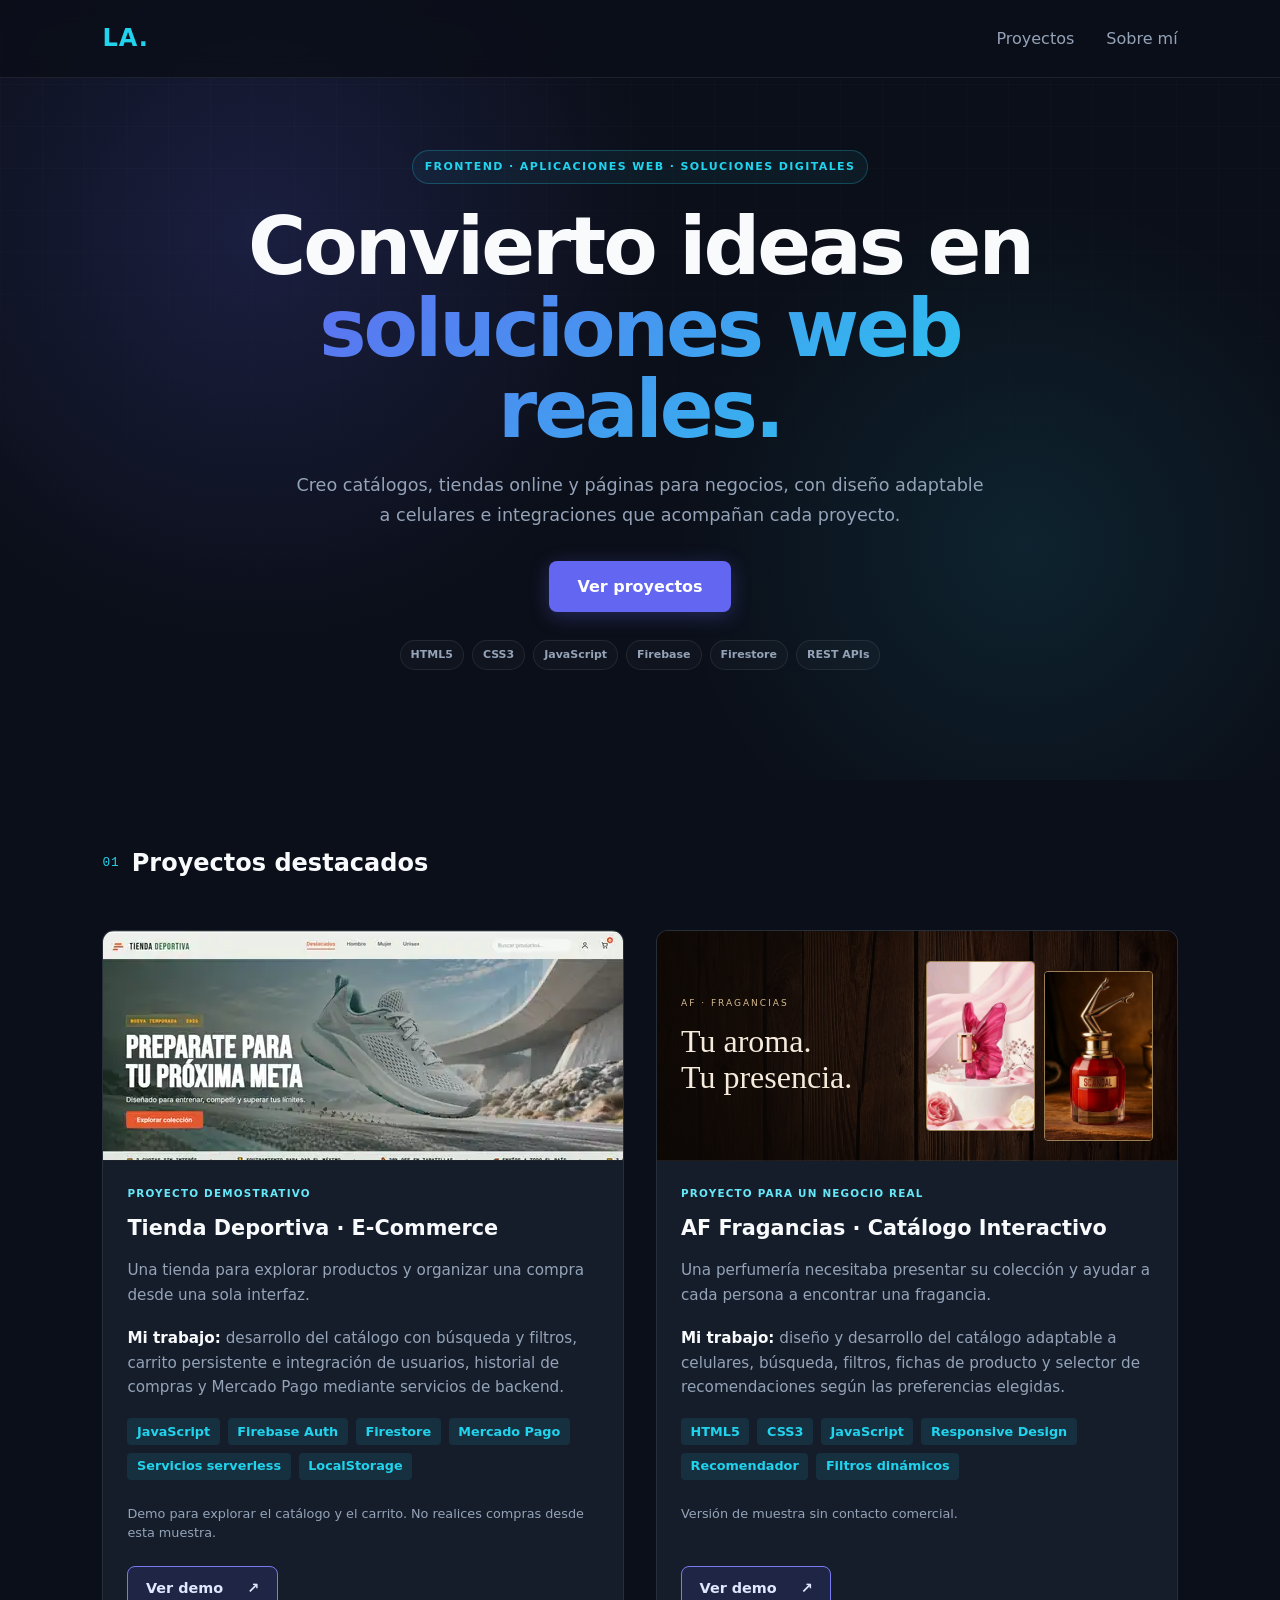
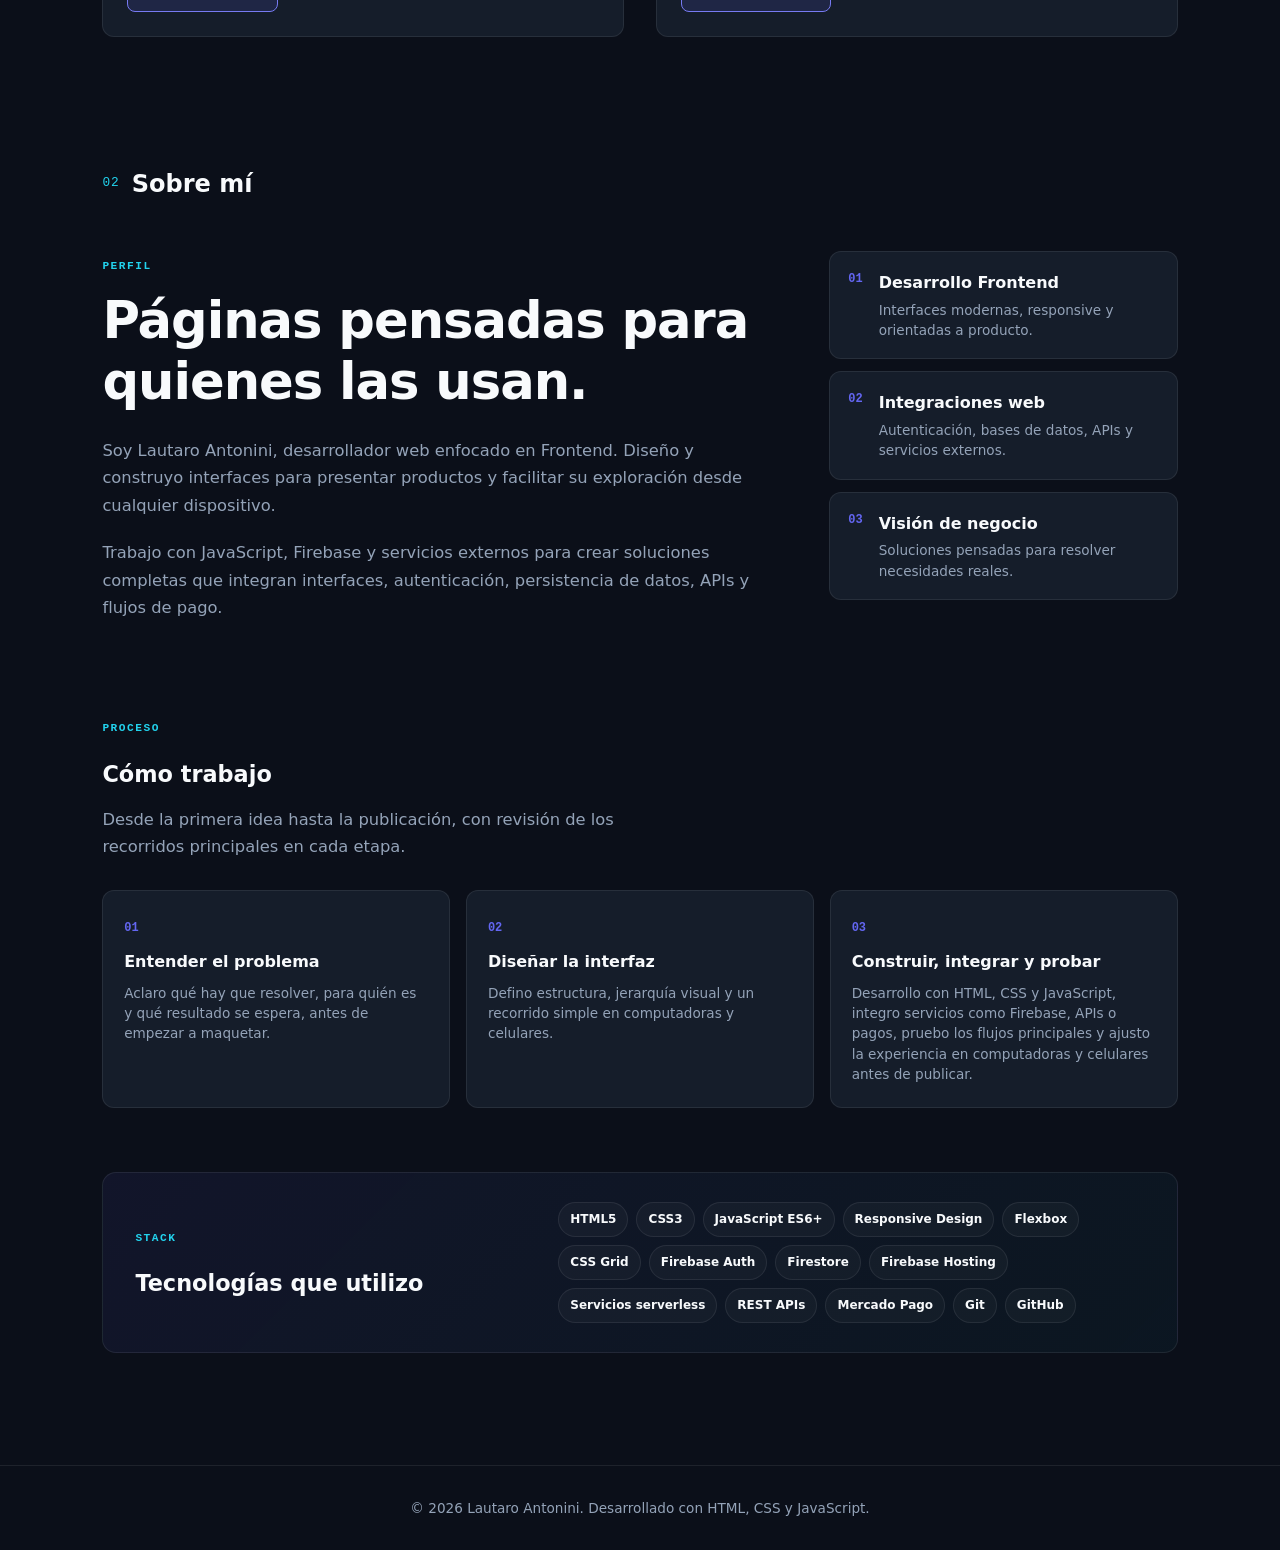
==== commit ada4556e: "Renovar caché tras corrección tipográfica" ====
--- a/index.html
+++ b/index.html
@@ -19,7 +19,7 @@
 <meta property="og:image" content="https://lautaroantonini10-sketch.github.io/portafolio/assets/tienda-deportiva-preview.webp">
 <meta property="og:image:alt" content="Vista de Tienda Deportiva, uno de mis proyectos web">
 <meta name="twitter:card" content="summary_large_image">
-<link rel="stylesheet" href="style.css?v=20260926">
+<link rel="stylesheet" href="style.css?v=20260926-2">
 </head>
 <body>
 <a class="skip-link" href="#contenido">Saltar al contenido</a>
--- a/style.css
+++ b/style.css
@@ -315,9 +315,9 @@
     margin-bottom: 1.5rem;
 
     font-size: clamp(2rem, 4vw, 3.5rem);
-    line-height: 1;
-
-    letter-spacing: -1.5px;
+    line-height: 1.2;
+
+    letter-spacing: -0.02em;
 }
 
 .texto-perfil p {
